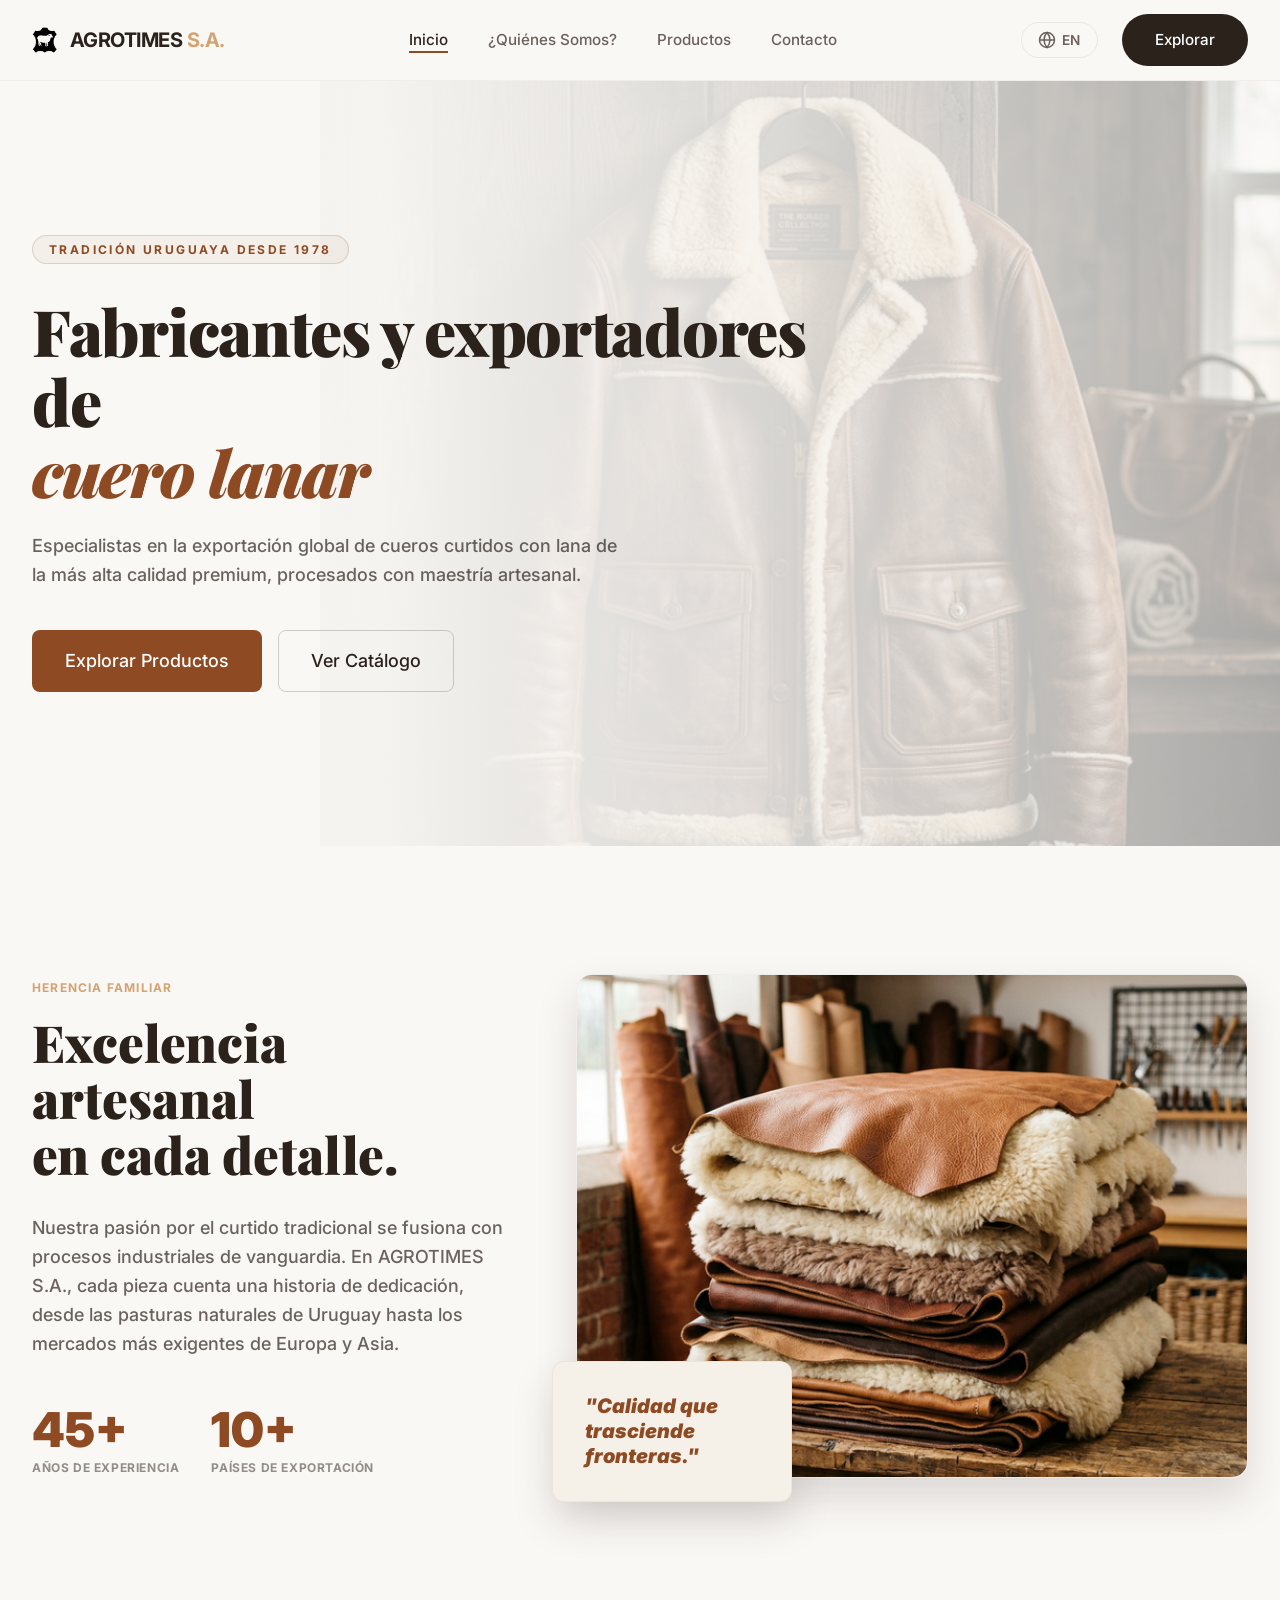
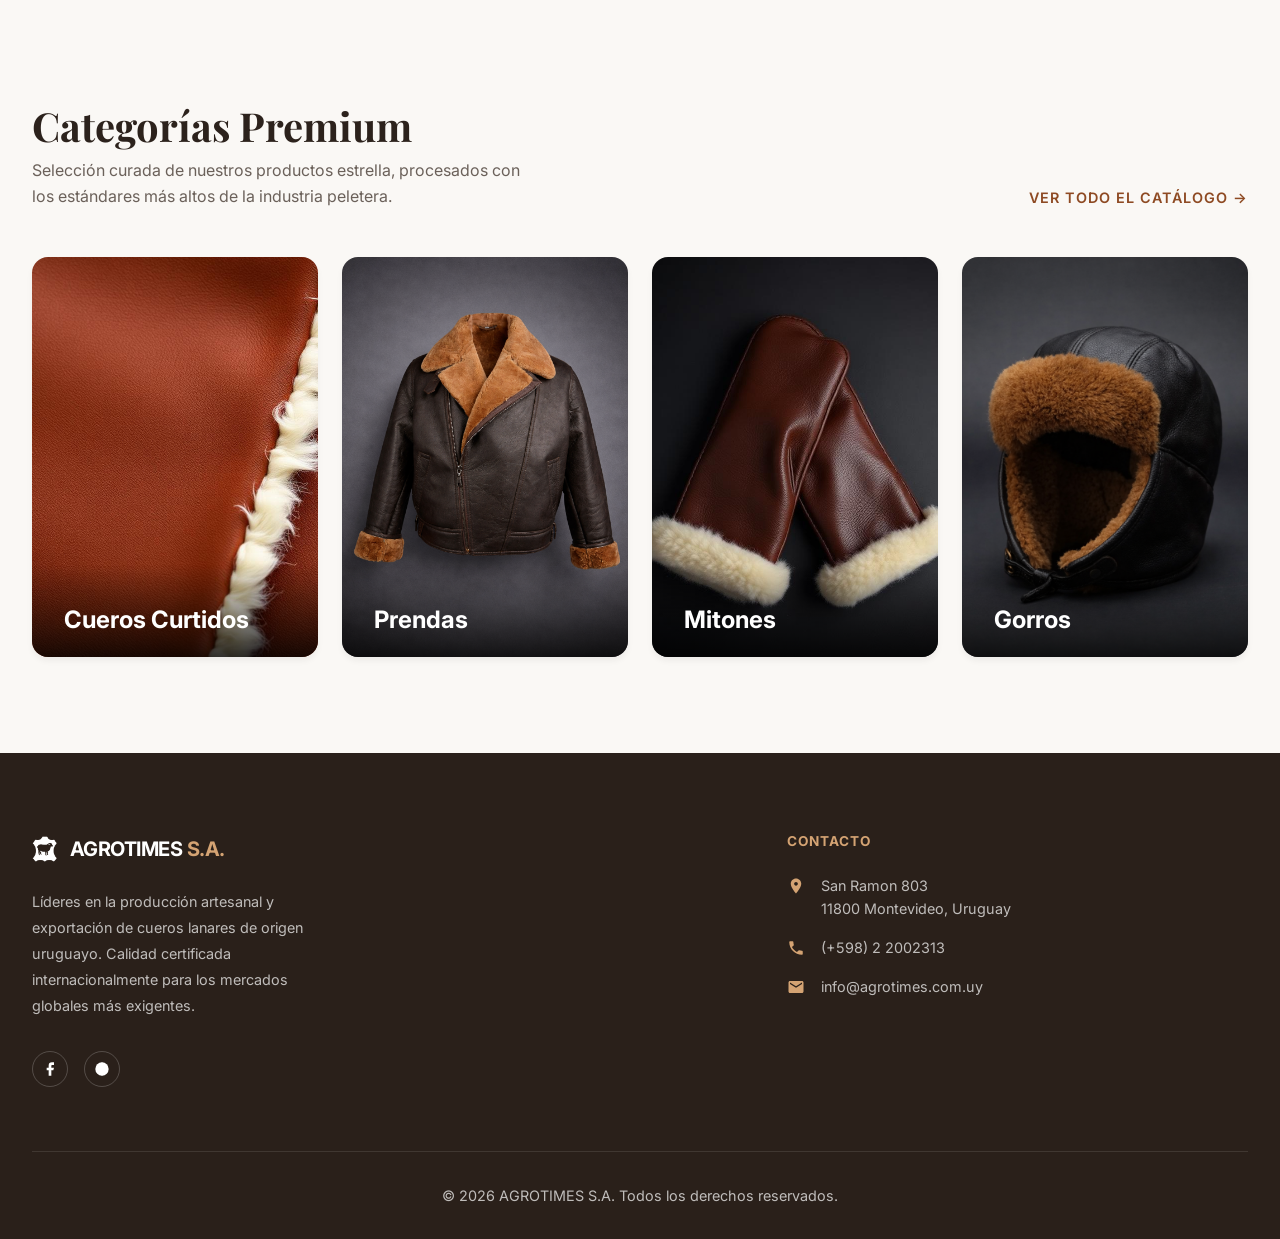
==== index.html @ 957efcea "mejoramos el responsive de la página" ====
<!DOCTYPE html>
<html lang="es">

<head>
    <meta charset="UTF-8">
    <meta name="viewport" content="width=device-width, initial-scale=1.0">
    <title>Agrotimes S.A. | Cueros y Prendas de Calidad</title>
    <link rel="stylesheet" href="css/styles.css">
</head>

<body>

    <!-- Header & Navigation -->
    <header>
        <nav class="container">
            <div class="logo-container">
                <a href="index.html" style="display: flex; align-items: center; gap: 0.8rem;">
                    <img src="assets/images/logo.png" alt="Agrotimes Icon" class="logo-img">
                    <div class="logo-text">AGROTIMES <span>S.A.</span></div>
                </a>
            </div>

            <ul class="nav-links">
                <li><a href="index.html" class="active" data-i18n="nav_inicio">Inicio</a></li>
                <li><a href="quienes-somos.html" data-i18n="nav_quienes">¿Quiénes Somos?</a></li>
                <li><a href="productos.html" data-i18n="nav_productos">Productos</a></li>
                <li><a href="contacto.html" data-i18n="nav_contacto">Contacto</a></li>
            </ul>

            <div class="nav-actions">
                <button id="lang-switch" class="lang-btn" onclick="toggleLanguage()" title="Switch to English">
                    <svg width="18" height="18" viewBox="0 0 24 24" fill="none" stroke="currentColor" stroke-width="2">
                        <circle cx="12" cy="12" r="10" />
                        <line x1="2" y1="12" x2="22" y2="12" />
                        <path
                            d="M12 2a15.3 15.3 0 0 1 4 10 15.3 15.3 0 0 1-4 10 15.3 15.3 0 0 1-4-10 15.3 15.3 0 0 1 4-10z" />
                    </svg>
                    <span>EN</span>
                </button>
                <a href="productos.html" class="btn btn-primary" data-i18n="nav_explorar">Explorar</a>
                <button id="menu-toggle" class="menu-toggle" onclick="toggleMobileMenu()" aria-label="Menu">
                    <span></span>
                    <span></span>
                    <span></span>
                </button>
            </div>
        </nav>
    </header>

    <!-- Mobile Navigation Overlay -->
    <div id="mobile-nav" class="mobile-nav">
        <div class="mobile-nav-content">
            <ul class="mobile-nav-links">
                <li><a href="index.html" class="active" data-i18n="nav_inicio">Inicio</a></li>
                <li><a href="quienes-somos.html" data-i18n="nav_quienes">¿Quiénes Somos?</a></li>
                <li><a href="productos.html" data-i18n="nav_productos">Productos</a></li>
                <li><a href="contacto.html" data-i18n="nav_contacto">Contacto</a></li>
            </ul>
            <div class="mobile-nav-actions">
                <button class="lang-btn" onclick="toggleLanguage()">
                    <svg width="18" height="18" viewBox="0 0 24 24" fill="none" stroke="currentColor" stroke-width="2">
                        <circle cx="12" cy="12" r="10" />
                        <line x1="2" y1="12" x2="22" y2="12" />
                        <path
                            d="M12 2a15.3 15.3 0 0 1 4 10 15.3 15.3 0 0 1-4 10 15.3 15.3 0 0 1-4-10 15.3 15.3 0 0 1 4-10z" />
                    </svg>
                    <span>EN</span>
                </button>
                <a href="productos.html" class="btn btn-primary" data-i18n="nav_explorar">Explorar</a>
            </div>
        </div>
    </div>

    <!-- Hero Section -->
    <section class="hero">
        <div class="hero-bg"></div>
        <div class="hero-overlay"></div>
        <div class="container" style="position: relative; height: 100%; z-index: 10;">
            <div class="hero-content">
                <div class="badge" data-i18n="hero_badge">TRADICIÓN URUGUAYA DESDE 1978</div>
                <h1 data-i18n="hero_title" data-i18n-html>Fabricantes y exportadores de<br> <span
                        style="color: var(--primary-color); font-style: italic;">cuero lanar</span></h1>
                <p data-i18n="hero_desc">Especialistas en la exportación global de cueros curtidos con lana de la más
                    alta calidad premium,
                    procesados con maestría artesanal.</p>
                <div class="hero-buttons">
                    <a href="productos.html" class="btn btn-primary-alt btn-large"
                        data-i18n="hero_btn_explorar">Explorar Productos</a>
                    <a href="cueros.html" class="btn btn-outline btn-large"
                        style="border-width: 1px; border-color: rgba(44,34,28,0.2);" data-i18n="hero_btn_catalogo">Ver
                        Catálogo</a>
                </div>
            </div>
        </div>
    </section>

    <!-- Herencia Familiar Section -->
    <section class="heritage-section">
        <div class="container heritage-grid">
            <div class="heritage-content">
                <div class="badge" data-i18n="heritage_badge">HERENCIA FAMILIAR</div>
                <h2 data-i18n="heritage_title" data-i18n-html>Excelencia artesanal <br>en cada detalle.</h2>
                <p data-i18n="heritage_desc">Nuestra pasión por el curtido tradicional se fusiona con procesos
                    industriales de vanguardia. En
                    AGROTIMES S.A., cada pieza cuenta una historia de dedicación, desde las pasturas naturales de
                    Uruguay hasta los mercados más exigentes de Europa y Asia.</p>

                <div class="heritage-stats">
                    <div class="stat-item">
                        <h3 data-i18n="heritage_stat1_val">45+</h3>
                        <p data-i18n="heritage_stat1_label">AÑOS DE EXPERIENCIA</p>
                    </div>
                    <div class="stat-item">
                        <h3 data-i18n="heritage_stat2_val">10+</h3>
                        <p data-i18n="heritage_stat2_label">PAÍSES DE EXPORTACIÓN</p>
                    </div>
                </div>
            </div>

            <div class="heritage-image" style="position: relative;">
                <div class="heritage-image-wrapper">
                    <img src="assets/images/cueros_bg.jpg   " alt="Rollos de Cuero">
                </div>
                <div class="floating-quote">
                    <p data-i18n="heritage_quote">"Calidad que trasciende fronteras."</p>
                </div>
            </div>
        </div>
    </section>

    <!-- Categorias Premium Section -->
    <section class="categories-section">
        <div class="container">
            <div class="section-header">
                <div>
                    <h2 data-i18n="cat_title">Categorías Premium</h2>
                    <p data-i18n="cat_desc">Selección curada de nuestros productos estrella, procesados con los
                        estándares más altos de la
                        industria peletera.</p>
                </div>
                <a href="productos.html" class="link-arrow" data-i18n="cat_link">Ver todo el catálogo &rarr;</a>
            </div>

            <div class="categories-grid">
                <!-- Cueros Curtidos -->
                <a href="cueros.html" class="category-card">
                    <img src="assets/images/fotosNuevas/product-cueros.jpg" alt="Cueros Curtidos">
                    <div class="category-overlay">
                        <h3 data-i18n="cat_cueros">Cueros Curtidos</h3>
                    </div>
                </a>

                <!-- Prendas -->
                <a href="productos.html?categoria=prendas" class="category-card">
                    <img src="assets/images/fotos reales/Manuel.png" alt="Prendas">
                    <div class="category-overlay">
                        <h3 data-i18n="cat_prendas">Prendas</h3>
                    </div>
                </a>

                <!-- Mitones -->
                <a href="productos.html?categoria=mitones" class="category-card">
                    <img src="assets/images/fotosNuevas/product-mitones.jpg" alt="Mitones">
                    <div class="category-overlay">
                        <h3 data-i18n="cat_mitones">Mitones</h3>
                    </div>
                </a>

                <!-- Gorros -->
                <a href="productos.html?categoria=gorros" class="category-card">
                    <img src="assets/images/fotos reales/aviador.png" alt="Gorros">
                    <div class="category-overlay">
                        <h3 data-i18n="cat_gorros">Gorros</h3>
                    </div>
                </a>
            </div>
        </div>
    </section>

    <!-- Footer -->
    <footer>
        <div class="container">
            <div class="footer-top">
                <!-- Brand Column -->
                <div class="footer-column">
                    <div class="logo-container footer-logo">
                        <img src="assets/images/logo.png" alt="Agrotimes Icon" class="logo-img">
                        <div class="logo-text">AGROTIMES <span>S.A.</span></div>
                    </div>
                    <p class="footer-desc" data-i18n="footer_desc">Líderes en la producción artesanal y exportación de
                        cueros lanares de origen
                        uruguayo. Calidad certificada internacionalmente para los mercados globales más exigentes.</p>
                    <div class="footer-social-links">
                        <a href="#" class="footer-social-link"><svg width="16" height="16" viewBox="0 0 24 24"
                                fill="currentColor">
                                <path d="M18 2h-3a5 5 0 00-5 5v3H7v4h3v8h4v-8h3l1-4h-4V7a1 1 0 011-1h3z"></path>
                            </svg></a>
                        <a href="#" class="footer-social-link"><svg width="16" height="16" viewBox="0 0 24 24"
                                fill="currentColor">
                                <circle cx="12" cy="12" r="10"></circle>
                                <line x1="2" y1="12" x2="22" y2="12"></line>
                                <path
                                    d="M12 2a15.3 15.3 0 0 1 4 10 15.3 15.3 0 0 1-4 10 15.3 15.3 0 0 1-4-10 15.3 15.3 0 0 1 4-10z">
                                </path>
                            </svg></a>
                    </div>
                </div>

                <!-- Contact Column -->
                <div class="footer-column">
                    <h4 data-i18n="footer_contacto">CONTACTO</h4>
                    <div class="contact-item">
                        <svg viewBox="0 0 24 24">
                            <path
                                d="M12 2C8.13 2 5 5.13 5 9c0 5.25 7 13 7 13s7-7.75 7-13c0-3.87-3.13-7-7-7zm0 9.5c-1.38 0-2.5-1.12-2.5-2.5s1.12-2.5 2.5-2.5 2.5 1.12 2.5 2.5-1.12 2.5-2.5 2.5z" />
                        </svg>
                        <a href="https://www.google.com/maps?cid=11407827468349068774" target="_blank"
                            style="color: inherit; text-decoration: none;">San Ramon 803<br>11800 Montevideo,
                            Uruguay</a>
                    </div>
                    <div class="contact-item">
                        <svg viewBox="0 0 24 24">
                            <path
                                d="M6.62 10.79c1.44 2.83 3.76 5.14 6.59 6.59l2.2-2.2c.27-.27.67-.36 1.02-.24 1.12.37 2.33.57 3.57.57.55 0 1 .45 1 1V20c0 .55-.45 1-1 1-9.39 0-17-7.61-17-17 0-.55.45-1 1-1h3.5c.55 0 1 .45 1 1 0 1.25.2 2.45.57 3.57.11.35.03.74-.25 1.02l-2.2 2.2z" />
                        </svg>
                        <a href="tel:+59822002313" style="color: inherit; text-decoration: none;">(+598) 2 2002313</a>
                    </div>
                    <div class="contact-item">
                        <svg viewBox="0 0 24 24">
                            <path
                                d="M20 4H4c-1.1 0-1.99.9-1.99 2L2 18c0 1.1.9 2 2 2h16c1.1 0 2-.9 2-2V6c0-1.1-.9-2-2-2zm0 4l-8 5-8-5V6l8 5 8-5v2z" />
                        </svg>
                        <a href="mailto:info@agrotimes.com.uy"
                            style="color: inherit; text-decoration: none;">info@agrotimes.com.uy</a>
                    </div>
                </div>
            </div>

            <div class="footer-bottom">
                <div data-i18n="footer_copyright">&copy; 2026 AGROTIMES S.A. Todos los derechos reservados.</div>
            </div>
        </div>
    </footer>
    <script src="js/main.js"></script>
    <script src="js/i18n.js"></script>
</body>

</html>
---- css/styles.css ----
@import url('https://fonts.googleapis.com/css2?family=Inter:wght@300;400;500;600&family=Playfair+Display:wght@400;600;700&display=swap');

:root {
    /* Color Palette */
    --bg-color: #FAF8F5;
    --text-color: #2C221C;
    --primary-color: #8E4A23;
    /* Bordeaux / Cognac */
    --secondary-color: #D4A373;
    /* Gold */
    --footer-bg: #2A201A;
    --white: #FFFFFF;
    --gray-light: #EBE6E0;
    --gray-text: #6B615A;

    /* Typography */
    --font-heading: 'Playfair Display', serif;
    --font-body: 'Inter', sans-serif;

    /* Transitions & Shadows */
    --transition: all 0.3s cubic-bezier(0.25, 0.8, 0.25, 1);
    --shadow-sm: 0 4px 6px rgba(0, 0, 0, 0.05);
    --shadow-md: 0 10px 30px rgba(0, 0, 0, 0.08);
    --shadow-lg: 0 20px 40px rgba(44, 34, 28, 0.15);
}

/* Base Reset */
* {
    margin: 0;
    padding: 0;
    box-sizing: border-box;
}

body {
    font-family: var(--font-body);
    background-color: var(--bg-color);
    color: var(--text-color);
    line-height: 1.6;
    overflow-x: hidden;
}

h1,
h2,
h3,
h4,
h5,
h6 {
    font-family: var(--font-heading);
    font-weight: 700;
    line-height: 1.2;
    color: var(--text-color);
}

a {
    text-decoration: none;
    color: inherit;
    transition: var(--transition);
}

ul {
    list-style: none;
}

img {
    max-width: 100%;
    display: block;
}

/* Utilities */
.container {
    width: 100%;
    max-width: 1280px;
    margin: 0 auto;
    padding: 0 2rem;
}

.btn {
    display: inline-flex;
    align-items: center;
    justify-content: center;
    padding: 0.8rem 2rem;
    border-radius: 50px;
    font-weight: 500;
    font-size: 0.95rem;
    cursor: pointer;
    transition: var(--transition);
    border: 1px solid transparent;
}

.btn-primary {
    background-color: var(--text-color);
    color: var(--white);
}

.btn-primary:hover {
    background-color: var(--primary-color);
    transform: translateY(-2px);
    box-shadow: var(--shadow-md);
}

.btn-outline {
    background-color: transparent;
    border-color: var(--text-color);
    color: var(--text-color);
}

.btn-outline:hover {
    background-color: var(--text-color);
    color: var(--white);
}

.btn-primary-alt {
    background-color: var(--primary-color);
    color: var(--white);
}

.btn-primary-alt:hover {
    background-color: #7A3D1A;
    transform: translateY(-2px);
    box-shadow: var(--shadow-md);
}

/* Navbar */
body>header {
    position: sticky;
    top: 0;
    left: 0;
    width: 100%;
    z-index: 1000;
    background: rgba(250, 248, 245, 0.9);
    backdrop-filter: blur(10px);
    border-bottom: 1px solid rgba(44, 34, 28, 0.05);
    transition: var(--transition);
}

nav.container {
    display: flex;
    justify-content: space-between;
    align-items: center;
    height: 80px;
}

.logo-container {
    display: flex;
    align-items: center;
    gap: 0.8rem;
    font-family: var(--font-body);
    font-weight: 700;
    font-size: 1.25rem;
    letter-spacing: -0.5px;
}

.logo-icon {
    width: 40px;
    height: 40px;
    background-color: var(--primary-color);
    border-radius: 8px;
    display: flex;
    align-items: center;
    justify-content: center;
    color: var(--white);
}

.logo-icon svg {
    width: 20px;
    height: 20px;
    fill: currentColor;
}

/* Custom Image Logo using Wrapper and Filters */
.logo-img {
    height: 32px;
    /* Fixed height for consistency */
    width: auto;
    object-fit: contain;
    /* Use filters to make the shape absolutely black */
    filter: brightness(0) saturate(100%);
    display: block;
}

.footer-logo .logo-img {
    /* Invert to white for the dark footer */
    filter: brightness(0) saturate(100%) invert(1);
}

.logo-text span {
    color: var(--secondary-color);
}

.nav-links {
    display: flex;
    gap: 2.5rem;
}

.nav-links a {
    font-size: 0.95rem;
    font-weight: 500;
    color: var(--gray-text);
    position: relative;
}

/* Hamburger Menu Toggle */
.menu-toggle {
    display: none;
    flex-direction: column;
    justify-content: space-between;
    width: 24px;
    height: 18px;
    background: transparent;
    border: none;
    cursor: pointer;
    z-index: 1001;
    padding: 0;
}

.menu-toggle span {
    width: 100%;
    height: 2px;
    background-color: var(--text-color);
    border-radius: 4px;
    transition: var(--transition);
}

.menu-toggle.active span:nth-child(1) {
    transform: translateY(8px) rotate(45deg);
}

.menu-toggle.active span:nth-child(2) {
    opacity: 0;
}

.menu-toggle.active span:nth-child(3) {
    transform: translateY(-8px) rotate(-45deg);
}

/* Mobile Nav Overlay */
.mobile-nav {
    position: fixed;
    top: 0;
    right: -100%;
    width: 100%;
    height: 100vh;
    background: var(--bg-color);
    z-index: 1000;
    transition: 0.4s cubic-bezier(0.77, 0, 0.175, 1);
    display: flex;
    align-items: center;
    justify-content: center;
    padding: 2rem;
}

.mobile-nav.active {
    right: 0;
}

.mobile-nav-links {
    display: flex;
    flex-direction: column;
    gap: 2rem;
    text-align: center;
}

.mobile-nav-links a {
    font-family: var(--font-heading);
    font-size: 2.25rem;
    font-weight: 600;
    color: var(--text-color);
}

.mobile-nav-links a.active {
    color: var(--primary-color);
}

.mobile-nav-content {
    display: flex;
    flex-direction: column;
    align-items: center;
    gap: 4rem;
}

.mobile-nav-actions {
    display: flex;
    flex-direction: column;
    align-items: center;
    gap: 1.5rem;
    width: 100%;
}

.mobile-nav-actions .lang-btn {
    display: flex !important;
    /* Force visibility in mobile menu */
    background: var(--white);
    border: 1px solid var(--gray-light);
    padding: 0.8rem 1.5rem;
    border-radius: 50px;
    font-size: 1rem;
}

.mobile-nav-actions .btn-primary {
    display: flex !important;
    /* Force visibility in mobile menu */
    width: 100%;
    max-width: 250px;
}

.nav-links a:hover,
.nav-links a.active {
    color: var(--text-color);
}

.nav-links a::after {
    content: '';
    position: absolute;
    bottom: -4px;
    left: 0;
    width: 0;
    height: 2px;
    background-color: var(--primary-color);
    transition: var(--transition);
}

.nav-links a:hover::after,
.nav-links a.active::after {
    width: 100%;
}

.nav-actions {
    display: flex;
    align-items: center;
    gap: 1.5rem;
}

/* Hero Section */
.hero {
    position: relative;
    min-height: 85vh;
    width: 100%;
    overflow: hidden;
    background-color: var(--bg-color);
    display: flex;
    align-items: center;
}

.hero-bg {
    position: absolute;
    top: 0;
    bottom: 0;
    left: 25%;
    width: 75%;
    opacity: 0.4;
    background: url('../assets/images/hero_bg.jpg') center/cover no-repeat;
}

.hero-overlay {
    position: absolute;
    inset: 0;
    background: linear-gradient(to right, rgba(250, 248, 245, 0.95) 30%, rgba(250, 248, 245, 0.2) 100%);
}

.hero-content {
    position: relative;
    max-width: 800px;
    z-index: 10;
    animation: fadeInUp 1s ease forwards;
}

.badge {
    display: inline-block;
    padding: 0.25rem 1rem;
    border-radius: 50px;
    border: 1px solid rgba(142, 74, 35, 0.2);
    color: var(--primary-color);
    font-size: 0.75rem;
    font-weight: 700;
    letter-spacing: 0.2em;
    text-transform: uppercase;
    margin-bottom: 2rem;
    background: rgba(142, 74, 35, 0.05);
}

.hero h1 {
    font-size: clamp(3rem, 5vw, 4.5rem);
    margin-bottom: 1.5rem;
    letter-spacing: -0.02em;
    line-height: 1.1;
    font-weight: 900;
}

.hero h1 span {
    color: var(--primary-color);
    font-style: italic;
}

.hero p {
    font-size: 1.125rem;
    color: rgba(44, 34, 28, 0.7);
    margin-bottom: 2.5rem;
    max-width: 600px;
    font-weight: 500;
    line-height: 1.625;
}

.hero-buttons {
    display: flex;
    flex-wrap: wrap;
    gap: 1rem;
}

.btn-large {
    padding: 1rem 2rem;
    font-size: 1.125rem;
    border-radius: 0.5rem;
}

/* Herencia Familiar Section */
.heritage-section {
    padding: 8rem 0;
    background-color: var(--bg-color);
}

.heritage-grid {
    display: grid;
    grid-template-columns: 5fr 7fr;
    gap: 4rem;
    align-items: center;
}

.heritage-content .badge {
    border: none;
    padding: 0;
    background: none;
    margin-bottom: 1rem;
    color: var(--secondary-color);
    letter-spacing: 0.1em;
}

.heritage-content h2 {
    font-size: clamp(2.5rem, 4vw, 3.5rem);
    margin-bottom: 2rem;
    line-height: 1.1;
    font-weight: 900;
}

.heritage-content p {
    color: rgba(44, 34, 28, 0.7);
    font-size: 1.125rem;
    margin-bottom: 2rem;
    font-weight: 500;
}

.heritage-stats {
    display: flex;
    gap: 2rem;
    padding-top: 1rem;
}

.stat-item h3 {
    font-size: 3rem;
    color: var(--primary-color);
    font-family: var(--font-body);
    font-weight: 900;
    line-height: 1;
    margin-bottom: 0.25rem;
}

.stat-item p {
    font-size: 0.75rem;
    text-transform: uppercase;
    letter-spacing: 0.05em;
    color: rgba(44, 34, 28, 0.5);
    font-weight: 700;
    margin: 0;
}

.heritage-image {
    position: relative;
}

.heritage-image-wrapper {
    position: relative;
    border-radius: 1rem;
    overflow: hidden;
    box-shadow: var(--shadow-lg);
    aspect-ratio: 4/3;
    border: 1px solid rgba(44, 34, 28, 0.05);
}

.heritage-image-wrapper img {
    width: 100%;
    height: 100%;
    object-fit: cover;
    transition: transform 0.5s ease;
}

.floating-quote {
    position: absolute;
    bottom: -1.5rem;
    left: -1.5rem;
    background: #f5f0e8;
    border: 1px solid rgba(44, 34, 28, 0.05);
    padding: 2rem;
    border-radius: 0.75rem;
    box-shadow: var(--shadow-lg);
    max-width: 240px;
    z-index: 10;
}

.floating-quote p {
    font-family: var(--font-body);
    font-size: 1.25rem;
    font-style: italic;
    color: var(--primary-color);
    font-weight: 900;
    line-height: 1.25;
}

/* Categorias Premium */
.categories-section {
    padding: 6rem 0;
}

.section-header {
    display: flex;
    justify-content: space-between;
    align-items: flex-end;
    margin-bottom: 3rem;
}

.section-header h2 {
    font-size: 2.5rem;
    margin-bottom: 0.5rem;
}

.section-header p {
    color: var(--gray-text);
    max-width: 500px;
}

.link-arrow {
    font-weight: 600;
    color: var(--primary-color);
    font-size: 0.9rem;
    position: relative;
    display: inline-flex;
    align-items: center;
    gap: 0.5rem;
    text-transform: uppercase;
    letter-spacing: 1px;
}

.link-arrow:hover {
    color: var(--text-color);
    gap: 0.8rem;
}

.categories-grid {
    display: grid;
    grid-template-columns: repeat(4, 1fr);
    gap: 1.5rem;
}

.category-card {
    position: relative;
    border-radius: 16px;
    overflow: hidden;
    height: 400px;
    cursor: pointer;
    box-shadow: var(--shadow-sm);
}

.category-card img {
    width: 100%;
    height: 100%;
    object-fit: cover;
    transition: transform 0.6s cubic-bezier(0.25, 0.8, 0.25, 1);
}

.category-overlay {
    position: absolute;
    bottom: 0;
    left: 0;
    width: 100%;
    padding: 2rem;
    background: linear-gradient(to top, rgba(0, 0, 0, 0.8), transparent);
    color: var(--white);
    transition: var(--transition);
}

.category-card h3 {
    color: var(--white);
    font-size: 1.5rem;
    font-family: var(--font-body);
    transform: translateY(10px);
    transition: var(--transition);
}

.category-card:hover img {
    transform: scale(1.08);
}

.category-card:hover .category-overlay {
    padding-bottom: 2.5rem;
}

.category-card:hover h3 {
    transform: translateY(0);
}

/* Products Page specific */
.page-header {
    padding: 4rem 0;
    text-align: center;
}

.page-header h1 {
    font-size: 3.5rem;
    margin-bottom: 1rem;
}

.filters-wrapper {
    display: flex;
    justify-content: center;
    gap: 1rem;
    margin-bottom: 4rem;
}

.filter-btn {
    padding: 0.6rem 1.5rem;
    border-radius: 50px;
    border: 1px solid var(--gray-light);
    background: transparent;
    color: var(--gray-text);
    font-family: var(--font-body);
    font-size: 0.9rem;
    cursor: pointer;
    transition: var(--transition);
}

.filter-btn:hover,
.filter-btn.active {
    border-color: var(--primary-color);
    color: var(--primary-color);
}

.products-grid-catalog {
    display: grid;
    grid-template-columns: repeat(3, 1fr);
    gap: 2.5rem;
    margin-bottom: 6rem;
}

.product-item {
    position: relative;
    background: var(--white);
    border-radius: 12px;
    padding: 1rem;
    transition: var(--transition);
    border: 1px solid var(--gray-light);
}

.product-item:hover {
    box-shadow: var(--shadow-md);
    transform: translateY(-5px);
}

.product-image {
    width: 100%;
    aspect-ratio: 4/5;
    background: #F4F4F4;
    border-radius: 8px;
    overflow: hidden;
    position: relative;
    margin-bottom: 1.5rem;
}

.product-image img {
    width: 100%;
    height: 100%;
    object-fit: cover;
    mix-blend-mode: multiply;
}

.like-btn {
    position: absolute;
    top: 1rem;
    right: 1rem;
    background: transparent;
    border: none;
    color: var(--gray-text);
    cursor: pointer;
    opacity: 0.6;
    transition: var(--transition);
}

.like-btn:hover {
    opacity: 1;
    color: var(--primary-color);
}

.product-info h3 {
    font-size: 1.1rem;
    font-family: var(--font-body);
    font-weight: 600;
    margin-bottom: 0.5rem;
}

.product-price {
    font-weight: 500;
    color: var(--primary-color);
}

/* Footer Section */
footer {
    background-color: var(--footer-bg);
    color: rgba(255, 255, 255, 0.7);
    padding: 5rem 0 2rem;
    font-size: 0.9rem;
}

.footer-top {
    display: grid;
    grid-template-columns: 1.5fr 1fr;
    gap: 4rem;
    margin-bottom: 4rem;
}

/* Language Switcher Button */
.lang-btn {
    display: inline-flex;
    align-items: center;
    gap: 0.4rem;
    padding: 0.5rem 1rem;
    border-radius: 50px;
    border: 1px solid var(--gray-light);
    background: transparent;
    color: var(--gray-text);
    font-family: var(--font-body);
    font-size: 0.85rem;
    font-weight: 600;
    cursor: pointer;
    transition: var(--transition);
    letter-spacing: 0.5px;
}

.lang-btn:hover {
    border-color: var(--primary-color);
    color: var(--primary-color);
    background: rgba(142, 74, 35, 0.05);
}

.lang-btn svg {
    flex-shrink: 0;
}

.footer-logo {
    margin-bottom: 1.5rem;
    color: var(--white);
}

.footer-desc {
    margin-bottom: 2rem;
    max-width: 300px;
    line-height: 1.8;
}

.footer-social-links {
    display: flex;
    gap: 1rem;
}

.footer-social-link {
    width: 36px;
    height: 36px;
    border-radius: 50%;
    border: 1px solid rgba(255, 255, 255, 0.2);
    display: flex;
    align-items: center;
    justify-content: center;
    color: var(--white);
}

.footer-social-link:hover {
    background-color: var(--primary-color);
    border-color: var(--primary-color);
    color: var(--white);
}

.footer-column h4 {
    color: var(--secondary-color);
    font-family: var(--font-body);
    font-size: 0.85rem;
    text-transform: uppercase;
    letter-spacing: 1px;
    margin-bottom: 1.5rem;
}

.footer-links li {
    margin-bottom: 0.8rem;
}

.footer-links a {
    color: rgba(255, 255, 255, 0.7);
}

.footer-links a:hover {
    color: var(--secondary-color);
    padding-left: 5px;
}

.contact-item {
    display: flex;
    gap: 1rem;
    margin-bottom: 1rem;
    align-items: flex-start;
}

.contact-item svg {
    width: 18px;
    height: 18px;
    fill: var(--secondary-color);
    margin-top: 3px;
    flex-shrink: 0;
}

.newsletter-form {
    display: flex;
    margin-top: 1.5rem;
}

.newsletter-form input {
    background: rgba(255, 255, 255, 0.05);
    border: 1px solid rgba(255, 255, 255, 0.1);
    padding: 0.8rem 1rem;
    color: var(--white);
    flex: 1;
    border-radius: 4px 0 0 4px;
    outline: none;
    font-family: var(--font-body);
}

.newsletter-btn {
    background: var(--primary-color);
    border: none;
    color: var(--white);
    padding: 0 1.2rem;
    border-radius: 0 4px 4px 0;
    cursor: pointer;
    transition: var(--transition);
}

.newsletter-btn:hover {
    background: #7A3D1A;
}

.footer-bottom {
    padding-top: 2rem;
    border-top: 1px solid rgba(255, 255, 255, 0.1);
    display: flex;
    justify-content: center;
    align-items: center;
}

.footer-legal-links {
    display: flex;
    gap: 1.5rem;
}

.footer-legal-links a:hover {
    color: var(--white);
}

/* Animations */
@keyframes fadeInUp {
    from {
        opacity: 0;
        transform: translateY(30px);
    }

    to {
        opacity: 1;
        transform: translateY(0);
    }
}

/* Responsive */
@media (max-width: 1024px) {
    .categories-grid {
        grid-template-columns: repeat(2, 1fr);
    }

    .heritage-grid {
        grid-template-columns: 1fr;
    }

    .heritage-image-wrapper img {
        height: 400px;
    }

    .floating-quote {
        bottom: 20px;
        left: 20px;
    }
}

@media (max-width: 768px) {
    .hero h1 {
        font-size: 3rem;
    }

    nav.container {
        height: 70px;
    }

    .logo-container {
        font-size: 1.1rem;
        gap: 0.6rem;
    }

    .logo-img {
        height: 28px;
    }

    .footer-top {
        grid-template-columns: 1fr;
    }

    .nav-links {
        display: none;
    }

    /* Hide desktop nav actions that will go into mobile menu */
    .nav-actions .btn-primary,
    .nav-actions .lang-btn {
        display: none;
    }

    .menu-toggle {
        display: flex;
    }

    .products-grid-catalog {
        grid-template-columns: repeat(2, 1fr);
        gap: 1.5rem;
    }

    /* Product Filters Mobile Scroll */
    .filters-wrapper {
        justify-content: flex-start;
        overflow-x: auto;
        white-space: nowrap;
        padding: 0 1rem 1rem;
        margin: 0 -1rem 3rem;
        -webkit-overflow-scrolling: touch;
        scrollbar-width: none;
        /* Firefox */
    }

    .filters-wrapper::-webkit-scrollbar {
        display: none;
        /* Safari and Chrome */
    }

    .filter-btn {
        flex-shrink: 0;
    }
}

@media (max-width: 480px) {
    .hero h1 {
        font-size: 2.2rem;
    }

    .logo-container {
        font-size: 1rem;
    }

    .logo-img {
        height: 24px;
    }

    .products-grid-catalog {
        grid-template-columns: 1fr;
    }

    .categories-grid {
        grid-template-columns: 1fr;
    }

    .page-header h1 {
        font-size: 2.5rem;
    }
}
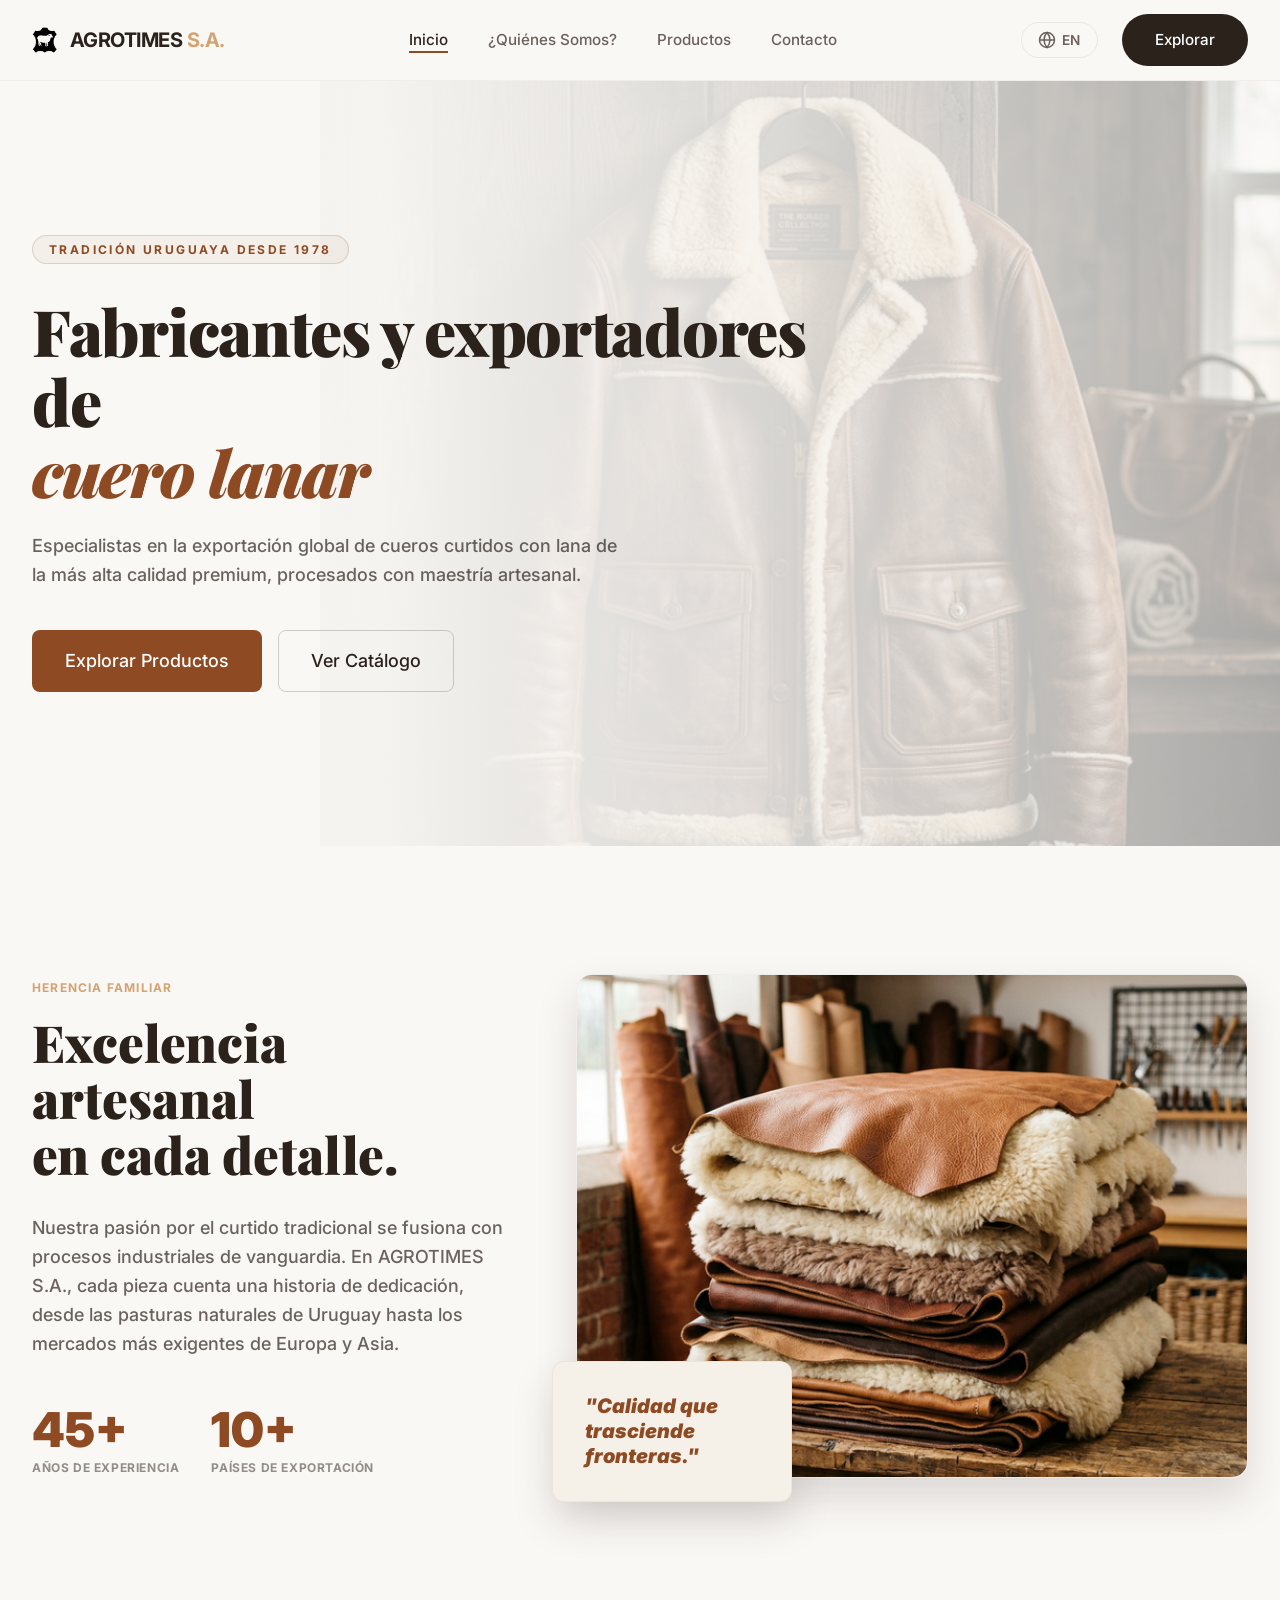
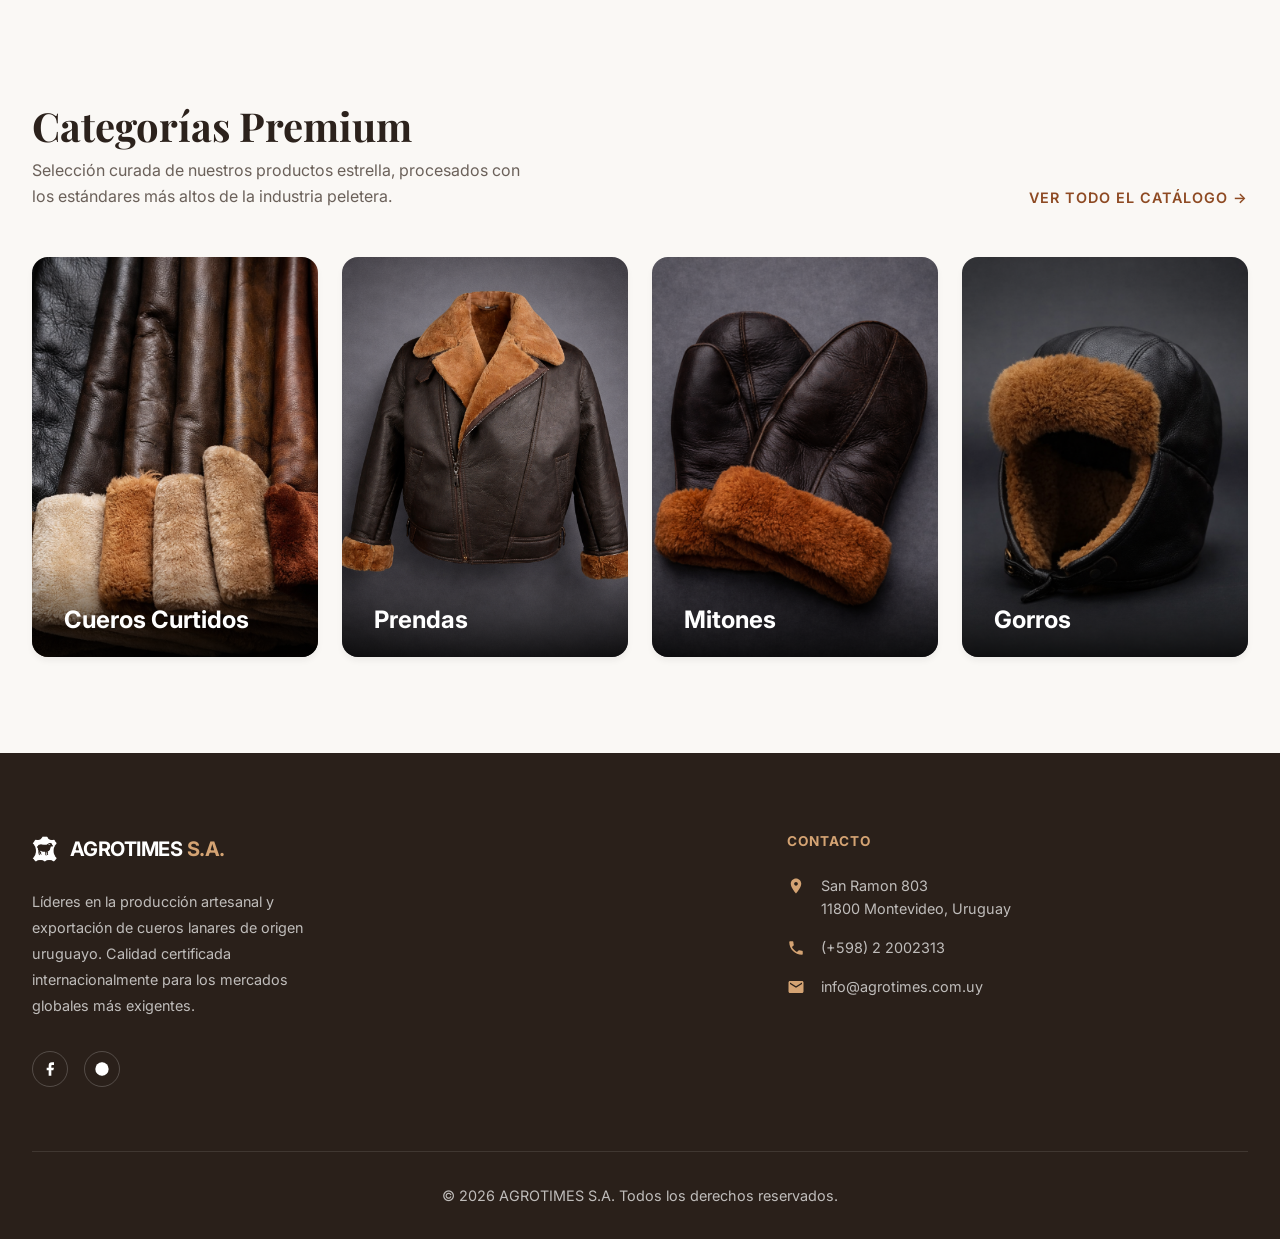
==== commit 4cfa16ad: "agregamos modal de info de cada producto" ====
--- a/index.html
+++ b/index.html
@@ -4,6 +4,8 @@
 <head>
     <meta charset="UTF-8">
     <meta name="viewport" content="width=device-width, initial-scale=1.0">
+    <link rel="icon" href="assets/images/logo.png" type="image/png" media="(prefers-color-scheme: light)">
+    <link rel="icon" href="assets/images/logo_light_icon.png" type="image/png" media="(prefers-color-scheme: dark)">
     <title>Agrotimes S.A. | Cueros y Prendas de Calidad</title>
     <link rel="stylesheet" href="css/styles.css">
 </head>
@@ -144,7 +146,7 @@
             <div class="categories-grid">
                 <!-- Cueros Curtidos -->
                 <a href="cueros.html" class="category-card">
-                    <img src="assets/images/fotosNuevas/product-cueros.jpg" alt="Cueros Curtidos">
+                    <img src="assets/images/cuerosCurtidos.png" alt="Cueros Curtidos">
                     <div class="category-overlay">
                         <h3 data-i18n="cat_cueros">Cueros Curtidos</h3>
                     </div>
@@ -152,7 +154,7 @@
 
                 <!-- Prendas -->
                 <a href="productos.html?categoria=prendas" class="category-card">
-                    <img src="assets/images/fotos reales/Manuel.png" alt="Prendas">
+                    <img src="assets/images/prendaMenu.png" alt="Prendas">
                     <div class="category-overlay">
                         <h3 data-i18n="cat_prendas">Prendas</h3>
                     </div>
@@ -160,7 +162,7 @@
 
                 <!-- Mitones -->
                 <a href="productos.html?categoria=mitones" class="category-card">
-                    <img src="assets/images/fotosNuevas/product-mitones.jpg" alt="Mitones">
+                    <img src="assets/images/mitonesMenu.png" alt="Mitones">
                     <div class="category-overlay">
                         <h3 data-i18n="cat_mitones">Mitones</h3>
                     </div>
--- a/css/styles.css
+++ b/css/styles.css
@@ -656,11 +656,13 @@
     padding: 1rem;
     transition: var(--transition);
     border: 1px solid var(--gray-light);
+    cursor: pointer;
 }
 
 .product-item:hover {
     box-shadow: var(--shadow-md);
     transform: translateY(-5px);
+    border-color: var(--secondary-color);
 }
 
 .product-image {
@@ -989,4 +991,192 @@
     .page-header h1 {
         font-size: 2.5rem;
     }
+}
+
+/* Product Modal Styles */
+.modal-overlay {
+    position: fixed;
+    top: 0;
+    left: 0;
+    width: 100%;
+    height: 100%;
+    background: rgba(44, 34, 28, 0.4);
+    backdrop-filter: blur(8px);
+    display: none;
+    align-items: center;
+    justify-content: center;
+    z-index: 2000;
+    padding: 2rem;
+    opacity: 0;
+    transition: opacity 0.3s ease;
+}
+
+.modal-overlay.active {
+    display: flex;
+    opacity: 1;
+}
+
+.modal-container {
+    background: var(--bg-color);
+    width: 100%;
+    max-width: 1000px;
+    max-height: 90vh;
+    border-radius: 20px;
+    display: flex;
+    overflow: hidden;
+    position: relative;
+    box-shadow: var(--shadow-lg);
+    border: 1px solid rgba(44, 34, 28, 0.05);
+    transform: translateY(20px);
+    transition: transform 0.4s cubic-bezier(0.25, 0.8, 0.25, 1);
+}
+
+.modal-overlay.active .modal-container {
+    transform: translateY(0);
+}
+
+.modal-close {
+    position: absolute;
+    top: 1.5rem;
+    right: 1.5rem;
+    background: var(--white);
+    border: 1px solid var(--gray-light);
+    width: 40px;
+    height: 40px;
+    border-radius: 50%;
+    display: flex;
+    align-items: center;
+    justify-content: center;
+    cursor: pointer;
+    z-index: 10;
+    transition: var(--transition);
+}
+
+.modal-close:hover {
+    background: var(--primary-color);
+    color: var(--white);
+    border-color: var(--primary-color);
+}
+
+.modal-gallery {
+    flex: 1;
+    background: #F4F4F4;
+    display: flex;
+    flex-direction: column;
+    padding: 2rem;
+    gap: 1.5rem;
+}
+
+.modal-main-image {
+    width: 100%;
+    aspect-ratio: 1/1;
+    border-radius: 12px;
+    overflow: hidden;
+    background: var(--white);
+}
+
+.modal-main-image img {
+    width: 100%;
+    height: 100%;
+    object-fit: cover;
+}
+
+.modal-thumbnails {
+    display: flex;
+    gap: 1rem;
+    justify-content: center;
+}
+
+.thumb-item {
+    width: 80px;
+    height: 80px;
+    border-radius: 8px;
+    overflow: hidden;
+    cursor: pointer;
+    border: 2px solid transparent;
+    transition: var(--transition);
+    background: var(--white);
+}
+
+.thumb-item.active {
+    border-color: var(--primary-color);
+}
+
+.thumb-item img {
+    width: 100%;
+    height: 100%;
+    object-fit: cover;
+}
+
+.modal-details {
+    flex: 1;
+    padding: 4rem 3rem;
+    display: flex;
+    flex-direction: column;
+    overflow-y: auto;
+}
+
+.modal-category {
+    font-size: 0.8rem;
+    text-transform: uppercase;
+    letter-spacing: 0.1em;
+    color: var(--primary-color);
+    font-weight: 700;
+    margin-bottom: 0.5rem;
+}
+
+.modal-title {
+    font-size: 2.5rem;
+    margin-bottom: 1.5rem;
+    line-height: 1.1;
+}
+
+.modal-desc-title {
+    font-size: 1rem;
+    margin-bottom: 0.5rem;
+    position: relative;
+    padding-bottom: 0.5rem;
+}
+
+.modal-desc-title::after {
+    content: '';
+    position: absolute;
+    bottom: 0;
+    left: 0;
+    width: 30px;
+    height: 2px;
+    background: var(--primary-color);
+}
+
+.modal-description {
+    color: var(--gray-text);
+    margin-bottom: 2.5rem;
+    font-size: 1.05rem;
+    line-height: 1.7;
+}
+
+.modal-actions {
+    margin-top: auto;
+    display: flex;
+    gap: 1rem;
+}
+
+/* Mobile Adjustments for Modal */
+@media (max-width: 768px) {
+    .modal-container {
+        flex-direction: column;
+        max-height: 95vh;
+    }
+
+    .modal-details {
+        padding: 2rem;
+    }
+
+    .modal-title {
+        font-size: 1.75rem;
+    }
+
+    .modal-overlay {
+        padding: 1rem;
+    }
 }
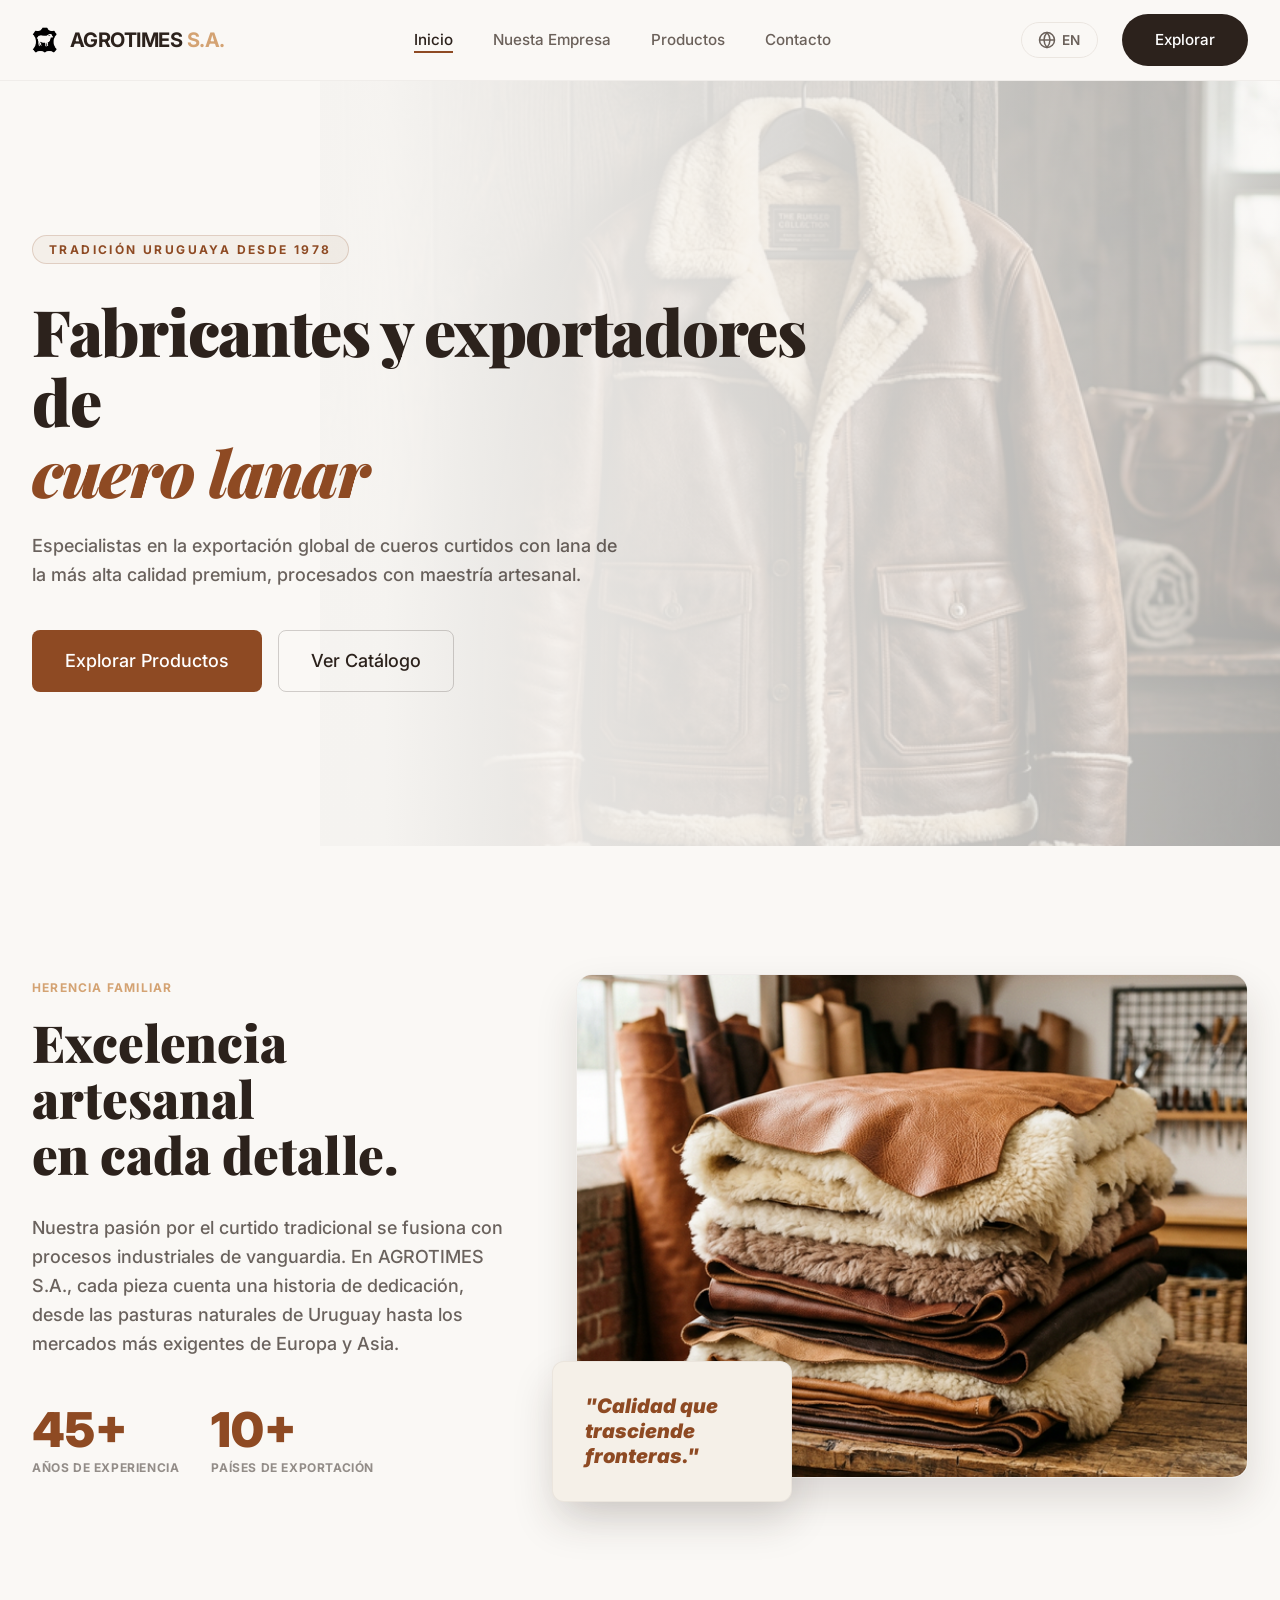
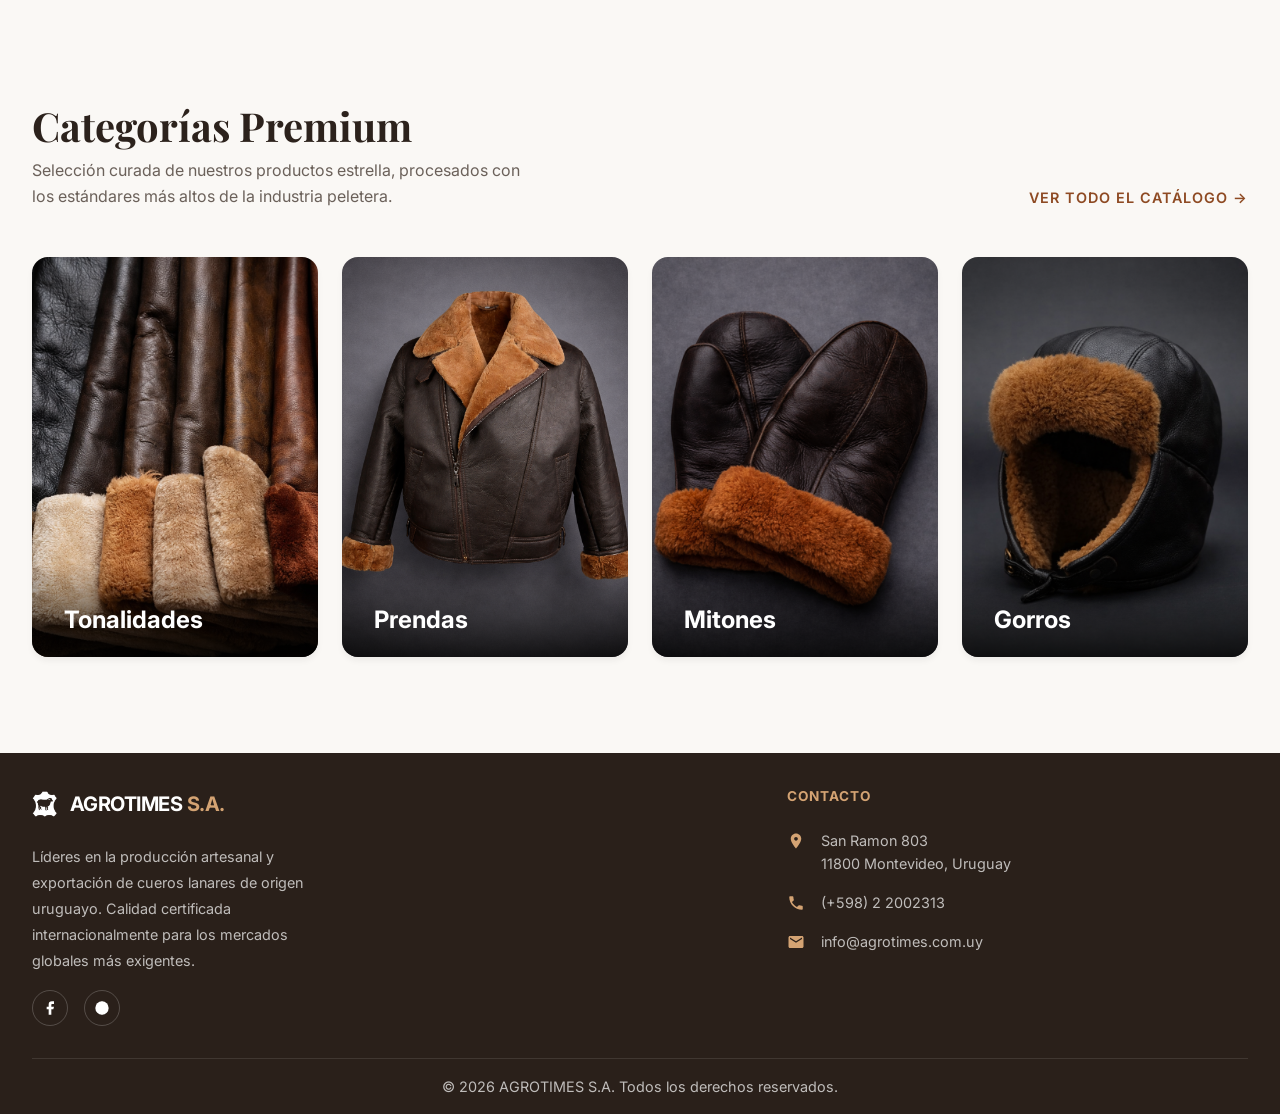
==== commit eef574c7: "cambiamos titulos de seccion cueros curtidos" ====
--- a/index.html
+++ b/index.html
@@ -4,9 +4,9 @@
 <head>
     <meta charset="UTF-8">
     <meta name="viewport" content="width=device-width, initial-scale=1.0">
-    <link rel="icon" href="assets/images/logo.png" type="image/png" media="(prefers-color-scheme: light)">
-    <link rel="icon" href="assets/images/logo_light_icon.png" type="image/png" media="(prefers-color-scheme: dark)">
-    <title>Agrotimes S.A. | Cueros y Prendas de Calidad</title>
+    <link rel="icon" href="assets/images/logoVec.png" type="image/png" media="(prefers-color-scheme: light)">
+    <link rel="icon" href="assets/images/logoVecInvertido.png" type="image/png" media="(prefers-color-scheme: dark)">
+    <title>Inicio | Agrotimes S.A.</title>
     <link rel="stylesheet" href="css/styles.css">
 </head>
 
@@ -24,7 +24,7 @@
 
             <ul class="nav-links">
                 <li><a href="index.html" class="active" data-i18n="nav_inicio">Inicio</a></li>
-                <li><a href="quienes-somos.html" data-i18n="nav_quienes">¿Quiénes Somos?</a></li>
+                <li><a href="quienes-somos.html" data-i18n="nav_quienes">Nuestra Empresa</a></li>
                 <li><a href="productos.html" data-i18n="nav_productos">Productos</a></li>
                 <li><a href="contacto.html" data-i18n="nav_contacto">Contacto</a></li>
             </ul>
@@ -148,7 +148,7 @@
                 <a href="cueros.html" class="category-card">
                     <img src="assets/images/cuerosCurtidos.png" alt="Cueros Curtidos">
                     <div class="category-overlay">
-                        <h3 data-i18n="cat_cueros">Cueros Curtidos</h3>
+                        <h3 data-i18n="cat_cueros">Tonalidades</h3>
                     </div>
                 </a>
 
--- a/css/styles.css
+++ b/css/styles.css
@@ -492,6 +492,184 @@
     transition: transform 0.5s ease;
 }
 
+/* Gallery section used in cueros.html for full‑width variants image */
+.cueros-gallery {
+    margin: 2rem 0;
+    text-align: center;
+    position: relative;
+    --current-tone-h: 2.5rem;
+}
+.cueros-gallery h2 {
+    font-size: 2rem;
+    margin-bottom: 1.5rem;
+    color: var(--text-color);
+}
+.cueros-gallery .gallery-image-wrapper {
+    display: inline-block;
+    width: 100%;
+    max-width: 800px;
+    margin-top: var(--current-tone-h);
+}
+.cueros-gallery img {
+    width: 100%;
+    border-radius: 1rem;
+    box-shadow: var(--shadow-md);
+    border: 1px solid rgba(44, 34, 28, 0.05);
+}
+
+/* tonalidad overlay */
+.cueros-gallery .gallery-image-wrapper {
+    position: relative;
+}
+.cueros-gallery .tone-overlay {
+    position: absolute;
+    top: 0;
+    left: 0;
+    right: 0;
+    bottom: 0;
+    pointer-events: none; /* allow image clicks if needed */
+}
+.cueros-gallery .tone {
+    position: absolute;
+    top: 0;
+    bottom: 0;
+    width: calc(100%/11);
+    cursor: pointer;
+    pointer-events: auto; /* enable hover */
+}
+.cueros-gallery .tone:hover {
+    /* removed overlay color per user request */
+    background: transparent;
+}
+.cueros-gallery .tone::after {
+    content: attr(data-name);
+    position: absolute;
+    top: 100%;
+    left: 50%;
+    transform: translateX(-50%) translateY(0.25rem);
+    background: var(--text-color);
+    color: var(--white);
+    padding: 0.25rem 0.5rem;
+    font-size: 0.85rem;
+    white-space: nowrap;
+    opacity: 0;
+    transition: opacity 0.2s;
+    pointer-events: none;
+    border-radius: 0.25rem;
+}
+.cueros-gallery .tone:hover::after {
+    opacity: 1;
+}
+
+/* color-dot buttons under the gallery */
+.cueros-gallery .tone-buttons {
+    display: flex;
+    justify-content: center;
+    flex-wrap: wrap;
+    gap: 1rem;
+    margin-top: 1.5rem;
+}
+.cueros-gallery .tone-btn {
+    width: 2rem;
+    height: 2rem;
+    border-radius: 50%;
+    cursor: pointer;
+    position: relative;
+    transition: var(--transition);
+    border: 2px solid transparent;
+}
+.cueros-gallery .tone-btn:hover,
+.cueros-gallery .tone-btn.active {
+    border-color: var(--primary-color);
+    transform: scale(1.1);
+}
+.cueros-gallery .tone-btn::after {
+    content: attr(data-name);
+    position: absolute;
+    top: -1.5rem;
+    left: 50%;
+    transform: translateX(-50%);
+    background: var(--text-color);
+    color: var(--white);
+    padding: 0.2rem 0.4rem;
+    font-size: 0.75rem;
+    opacity: 0;
+    white-space: nowrap;
+    transition: opacity 0.2s;
+}
+.cueros-gallery .tone-btn:hover::after {
+    opacity: 1;
+}
+
+.current-tone {
+    position: absolute;
+    top: 0;
+    left: 0;
+    right: 0;
+    height: var(--current-tone-h);
+    display: flex;
+    align-items: center;
+    justify-content: center;
+    pointer-events: none;
+    z-index: 6;
+    margin: 0;
+    font-size: 1.25rem;
+    font-weight: 600;
+    color: var(--primary-color);
+}
+
+/* taller workshop section - full width */
+.workshop-section {
+    padding: 6rem 0;
+    background-color: #f5ede5;
+    margin-top: 4rem;
+}
+
+.workshop-grid {
+    display: grid;
+    grid-template-columns: 1fr 1.3fr;
+    gap: 4rem;
+    align-items: center;
+}
+
+.workshop-content h2 {
+    font-size: clamp(2rem, 4vw, 2.8rem);
+    margin-bottom: 1.5rem;
+    line-height: 1.2;
+    font-weight: 700;
+}
+
+.workshop-content p {
+    color: rgba(44, 34, 28, 0.7);
+    font-size: 1rem;
+    line-height: 1.7;
+}
+
+.workshop-image-wrapper {
+    position: relative;
+    border-radius: 1.5rem;
+    overflow: hidden;
+    box-shadow: var(--shadow-lg);
+    aspect-ratio: 16/10;
+    border: 1px solid rgba(44, 34, 28, 0.05);
+}
+
+.workshop-image-wrapper img {
+    width: 100%;
+    height: 100%;
+    object-fit: cover;
+}
+
+@media(max-width: 768px) {
+    .workshop-grid {
+        grid-template-columns: 1fr;
+    }
+    
+    .workshop-section {
+        padding: 4rem 0;
+    }
+}
+
 .floating-quote {
     position: absolute;
     bottom: -1.5rem;
@@ -680,6 +858,32 @@
     height: 100%;
     object-fit: cover;
     mix-blend-mode: multiply;
+    transition: opacity 0.5s ease-in-out, transform 0.5s ease;
+}
+
+.product-image .primary-image {
+    position: relative;
+    z-index: 1;
+}
+
+.product-image .hover-image {
+    position: absolute;
+    top: 0;
+    left: 0;
+    width: 100%;
+    height: 100%;
+    z-index: 2;
+    opacity: 0;
+}
+
+.product-item:hover .primary-image {
+    opacity: 0;
+    transform: scale(1.05);
+}
+
+.product-item:hover .hover-image {
+    opacity: 1;
+    transform: scale(1.05);
 }
 
 .like-btn {
@@ -715,7 +919,7 @@
 footer {
     background-color: var(--footer-bg);
     color: rgba(255, 255, 255, 0.7);
-    padding: 5rem 0 2rem;
+    padding: 2.2rem 0 1rem;
     font-size: 0.9rem;
 }
 
@@ -723,7 +927,7 @@
     display: grid;
     grid-template-columns: 1.5fr 1fr;
     gap: 4rem;
-    margin-bottom: 4rem;
+    margin-bottom: 2rem;
 }
 
 /* Language Switcher Button */
@@ -760,7 +964,7 @@
 }
 
 .footer-desc {
-    margin-bottom: 2rem;
+    margin-bottom: 1rem;
     max-width: 300px;
     line-height: 1.8;
 }
@@ -855,7 +1059,7 @@
 }
 
 .footer-bottom {
-    padding-top: 2rem;
+    padding-top: 1rem;
     border-top: 1px solid rgba(255, 255, 255, 0.1);
     display: flex;
     justify-content: center;
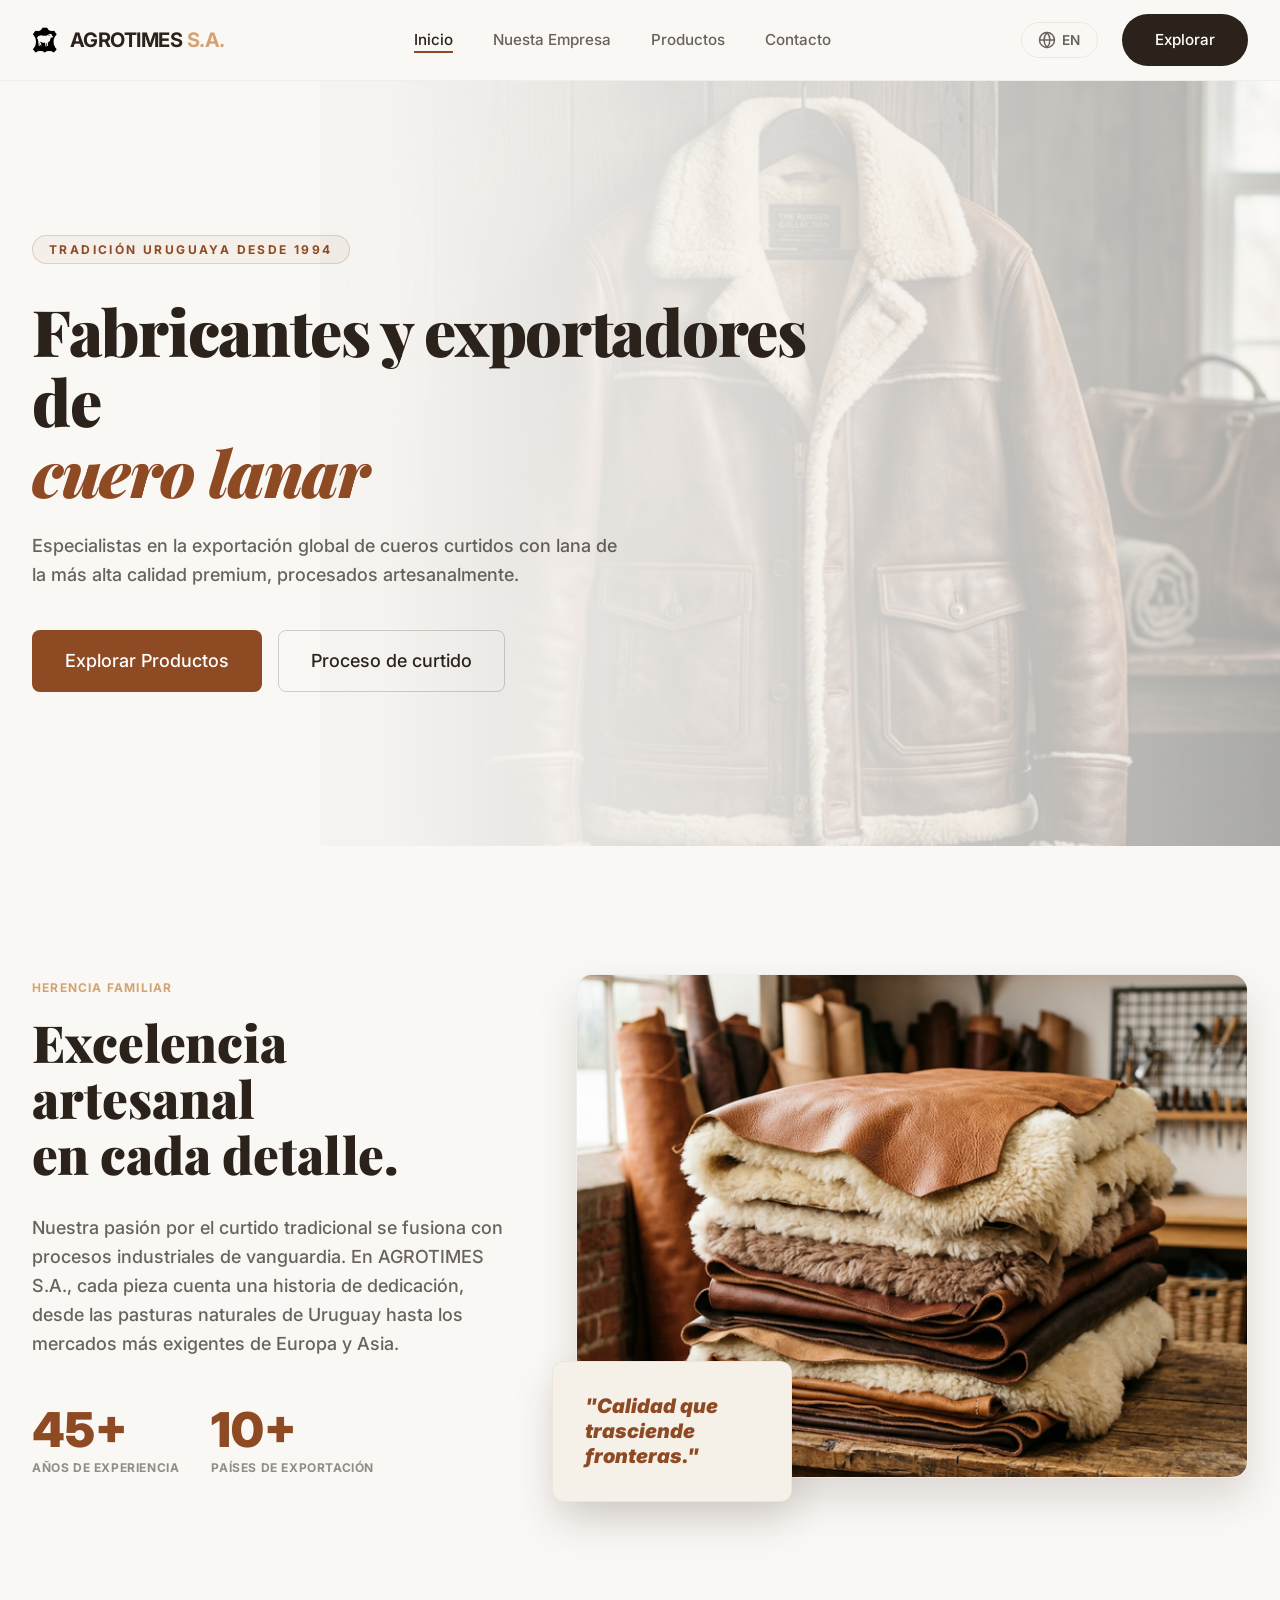
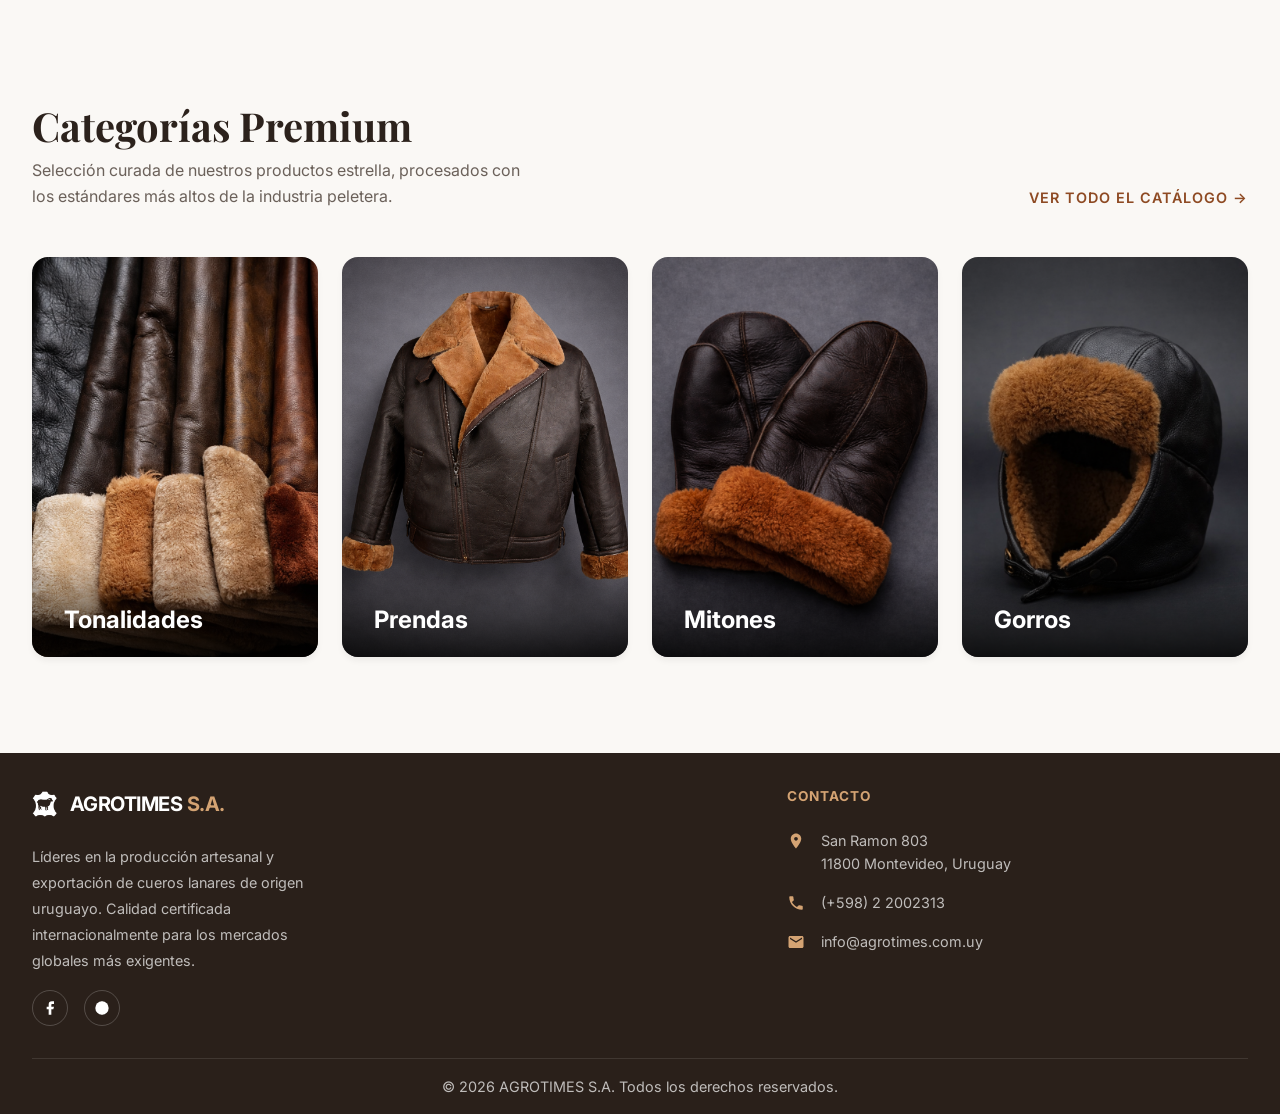
==== commit aaaf28fd: "sacamos parrafo puerto libre" ====
--- a/index.html
+++ b/index.html
@@ -89,8 +89,8 @@
                     <a href="productos.html" class="btn btn-primary-alt btn-large"
                         data-i18n="hero_btn_explorar">Explorar Productos</a>
                     <a href="cueros.html" class="btn btn-outline btn-large"
-                        style="border-width: 1px; border-color: rgba(44,34,28,0.2);" data-i18n="hero_btn_catalogo">Ver
-                        Catálogo</a>
+                        style="border-width: 1px; border-color: rgba(44,34,28,0.2);"
+                        data-i18n="hero_btn_catalogo">Proceso de curtido</a>
                 </div>
             </div>
         </div>
--- a/css/styles.css
+++ b/css/styles.css
@@ -494,22 +494,25 @@
 
 /* Gallery section used in cueros.html for full‑width variants image */
 .cueros-gallery {
-    margin: 2rem 0;
+    margin: 0 0 4rem;
     text-align: center;
     position: relative;
     --current-tone-h: 2.5rem;
 }
+
 .cueros-gallery h2 {
     font-size: 2rem;
     margin-bottom: 1.5rem;
     color: var(--text-color);
 }
+
 .cueros-gallery .gallery-image-wrapper {
     display: inline-block;
     width: 100%;
-    max-width: 800px;
+    max-width: 1280px;
     margin-top: var(--current-tone-h);
 }
+
 .cueros-gallery img {
     width: 100%;
     border-radius: 1rem;
@@ -521,26 +524,31 @@
 .cueros-gallery .gallery-image-wrapper {
     position: relative;
 }
+
 .cueros-gallery .tone-overlay {
     position: absolute;
     top: 0;
     left: 0;
     right: 0;
     bottom: 0;
-    pointer-events: none; /* allow image clicks if needed */
-}
+    pointer-events: none;
+    /* allow image clicks if needed */
+}
+
 .cueros-gallery .tone {
     position: absolute;
     top: 0;
     bottom: 0;
-    width: calc(100%/11);
     cursor: pointer;
-    pointer-events: auto; /* enable hover */
-}
+    pointer-events: auto;
+    /* enable hover */
+}
+
 .cueros-gallery .tone:hover {
     /* removed overlay color per user request */
     background: transparent;
 }
+
 .cueros-gallery .tone::after {
     content: attr(data-name);
     position: absolute;
@@ -557,6 +565,7 @@
     pointer-events: none;
     border-radius: 0.25rem;
 }
+
 .cueros-gallery .tone:hover::after {
     opacity: 1;
 }
@@ -569,6 +578,7 @@
     gap: 1rem;
     margin-top: 1.5rem;
 }
+
 .cueros-gallery .tone-btn {
     width: 2rem;
     height: 2rem;
@@ -578,11 +588,13 @@
     transition: var(--transition);
     border: 2px solid transparent;
 }
+
 .cueros-gallery .tone-btn:hover,
 .cueros-gallery .tone-btn.active {
     border-color: var(--primary-color);
     transform: scale(1.1);
 }
+
 .cueros-gallery .tone-btn::after {
     content: attr(data-name);
     position: absolute;
@@ -597,6 +609,7 @@
     white-space: nowrap;
     transition: opacity 0.2s;
 }
+
 .cueros-gallery .tone-btn:hover::after {
     opacity: 1;
 }
@@ -618,11 +631,22 @@
     color: var(--primary-color);
 }
 
+.page-header-cueros {
+    text-align: center;
+}
+
+.page-header-cueros h1 {
+    font-size: clamp(2rem, 4vw, 2.8rem);
+    margin-bottom: 1.5rem;
+    line-height: 1.2;
+    font-weight: 700;
+}
+
 /* taller workshop section - full width */
 .workshop-section {
-    padding: 6rem 0;
-    background-color: #f5ede5;
-    margin-top: 4rem;
+    padding: 2rem 0 2rem 0;
+    background-color: var(--bg-color);
+    margin-top: 2rem;
 }
 
 .workshop-grid {
@@ -649,7 +673,6 @@
     position: relative;
     border-radius: 1.5rem;
     overflow: hidden;
-    box-shadow: var(--shadow-lg);
     aspect-ratio: 16/10;
     border: 1px solid rgba(44, 34, 28, 0.05);
 }
@@ -658,13 +681,81 @@
     width: 100%;
     height: 100%;
     object-fit: cover;
+}
+
+/* Workshop card specific styles to match prototype */
+.processes-subtitle {
+    text-transform: uppercase;
+    letter-spacing: 0.35em;
+    color: var(--secondary-color);
+    font-weight: 700;
+    font-size: 0.78rem;
+    margin-bottom: 0.75rem;
+}
+
+.workshop-title {
+    font-family: var(--font-heading);
+    font-size: clamp(2.2rem, 4vw, 3.2rem);
+    margin: 0 0 1rem 0;
+    line-height: 1.05;
+    color: var(--text-color);
+}
+
+.workshop-lead {
+    color: rgba(44, 34, 28, 0.7);
+    font-size: 1.05rem;
+    margin-bottom: 2rem;
+    font-weight: 500;
+}
+
+.process-list {
+    display: flex;
+    gap: 2.5rem;
+    align-items: flex-start;
+    margin-top: 1.5rem;
+}
+
+.process-item {
+    display: flex;
+    gap: 1rem;
+    align-items: center;
+}
+
+.process-icon {
+    width: 48px;
+    height: 48px;
+    border-radius: 50%;
+    display: flex;
+    align-items: center;
+    justify-content: center;
+    background: rgba(142, 74, 35, 0.06);
+    color: var(--primary-color);
+    border: 1px solid rgba(142, 74, 35, 0.08);
+}
+
+.process-title {
+    font-weight: 800;
+    color: var(--text-color);
+    font-size: 0.95rem;
+}
+
+.process-desc {
+    color: var(--gray-text);
+    font-size: 0.85rem;
+}
+
+@media (max-width: 880px) {
+    .process-list {
+        flex-direction: column;
+        gap: 1rem;
+    }
 }
 
 @media(max-width: 768px) {
     .workshop-grid {
         grid-template-columns: 1fr;
     }
-    
+
     .workshop-section {
         padding: 4rem 0;
     }
@@ -1383,4 +1474,119 @@
     .modal-overlay {
         padding: 1rem;
     }
+}
+
+/* Timeline Section */
+.timeline-section {
+    padding: 2rem 0 2rem 0;
+    background-color: var(--bg-color);
+    position: relative;
+}
+
+.timeline-container {
+    max-width: 900px;
+    margin: 0 auto;
+    position: relative;
+    padding: 2rem 0;
+}
+
+.timeline-line {
+    position: absolute;
+    left: 50%;
+    top: 0;
+    bottom: 0;
+    width: 1px;
+    background-color: rgba(142, 74, 35, 0.2);
+    transform: translateX(-50%);
+}
+
+.timeline-item {
+    display: flex;
+    justify-content: space-between;
+    align-items: center;
+    margin-bottom: 5rem;
+    position: relative;
+    z-index: 1;
+}
+
+.timeline-item:last-child {
+    margin-bottom: 0;
+}
+
+.timeline-item.left {
+    flex-direction: row;
+}
+
+.timeline-item.right {
+    flex-direction: row-reverse;
+}
+
+.timeline-content {
+    width: 45%;
+    padding: 0 2rem;
+}
+
+.timeline-item.left .timeline-content {
+    text-align: right;
+}
+
+.timeline-item.right .timeline-content {
+    text-align: left;
+}
+
+.timeline-icon {
+    width: 40px;
+    height: 40px;
+    background-color: var(--primary-color);
+    color: var(--white);
+    border-radius: 50%;
+    display: flex;
+    align-items: center;
+    justify-content: center;
+    position: absolute;
+    left: 50%;
+    transform: translateX(-50%);
+    box-shadow: 0 0 0 8px var(--bg-color), 0 4px 10px rgba(142, 74, 35, 0.2);
+    z-index: 2;
+}
+
+.timeline-title {
+    font-family: var(--font-heading);
+    font-size: 1.5rem;
+    color: var(--text-color);
+    margin-bottom: 0.5rem;
+    font-weight: 700;
+}
+
+.timeline-desc {
+    font-size: 0.95rem;
+    color: var(--gray-text);
+    line-height: 1.6;
+}
+
+@media (max-width: 768px) {
+    .timeline-line {
+        left: 24px;
+        transform: none;
+    }
+
+    .timeline-item,
+    .timeline-item.left,
+    .timeline-item.right {
+        flex-direction: row;
+        justify-content: flex-start;
+        margin-bottom: 3rem;
+    }
+
+    .timeline-icon {
+        left: 24px;
+        transform: translateX(-50%);
+    }
+
+    .timeline-content {
+        width: calc(100% - 60px);
+        padding-left: 1.5rem;
+        padding-right: 0;
+        text-align: left !important;
+    }
 }
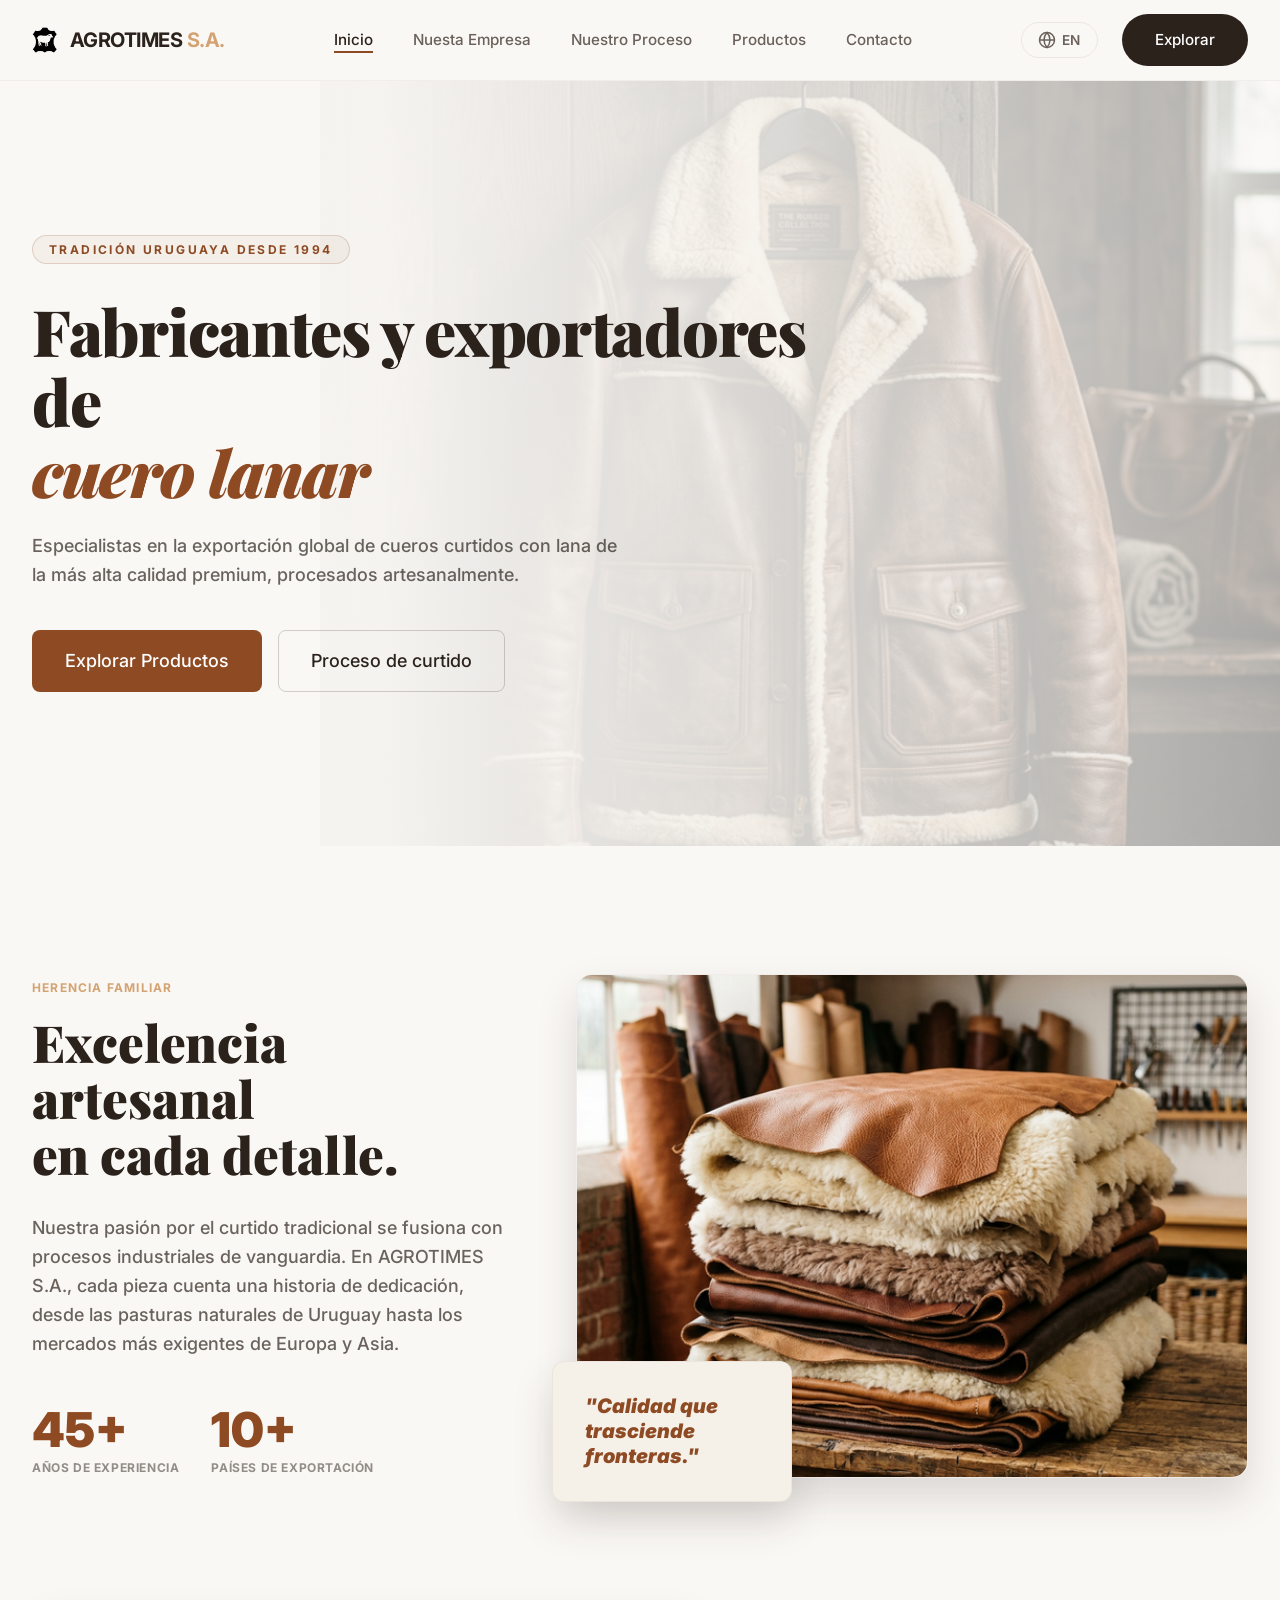
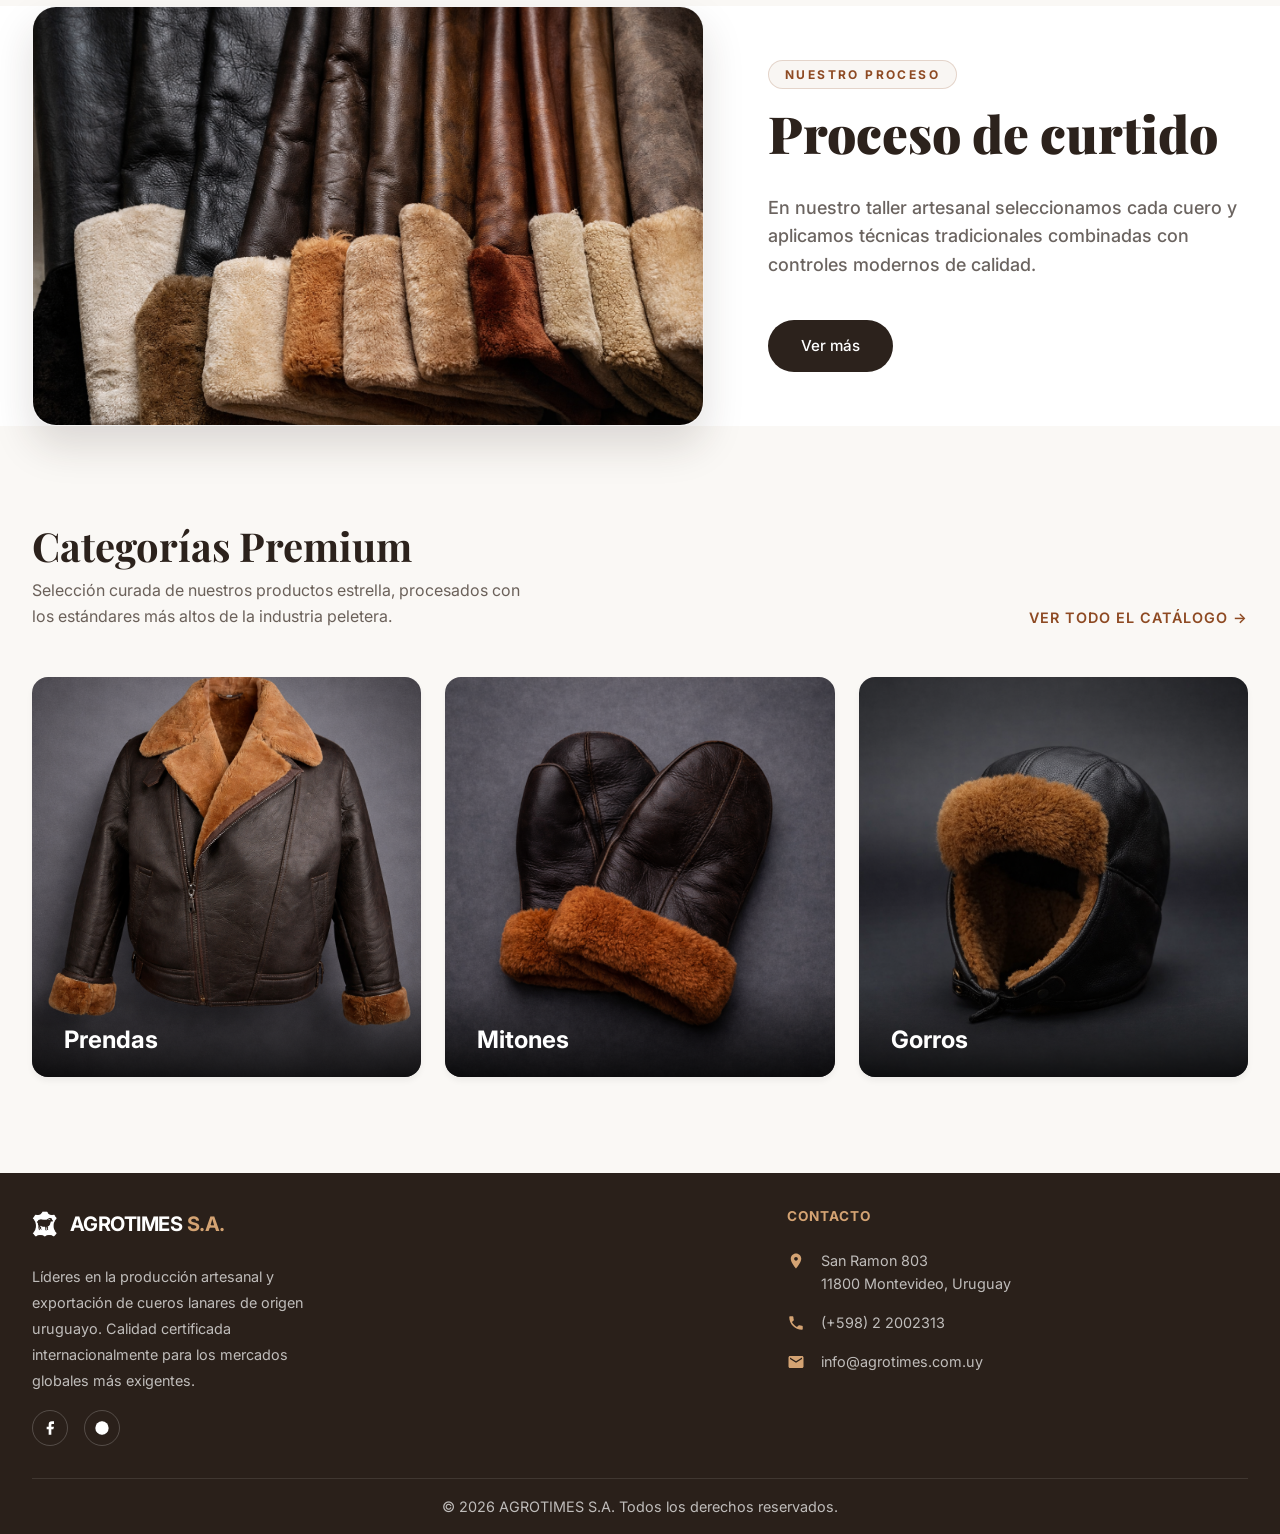
==== commit 0606e1f0: "seccion nuestro proceso" ====
--- a/index.html
+++ b/index.html
@@ -25,6 +25,7 @@
             <ul class="nav-links">
                 <li><a href="index.html" class="active" data-i18n="nav_inicio">Inicio</a></li>
                 <li><a href="quienes-somos.html" data-i18n="nav_quienes">Nuestra Empresa</a></li>
+                <li><a href="cueros.html" data-i18n="nav_proceso">Nuestro Proceso</a></li>
                 <li><a href="productos.html" data-i18n="nav_productos">Productos</a></li>
                 <li><a href="contacto.html" data-i18n="nav_contacto">Contacto</a></li>
             </ul>
@@ -55,6 +56,7 @@
             <ul class="mobile-nav-links">
                 <li><a href="index.html" class="active" data-i18n="nav_inicio">Inicio</a></li>
                 <li><a href="quienes-somos.html" data-i18n="nav_quienes">¿Quiénes Somos?</a></li>
+                <li><a href="cueros.html" data-i18n="nav_proceso">Nuestro Proceso</a></li>
                 <li><a href="productos.html" data-i18n="nav_productos">Productos</a></li>
                 <li><a href="contacto.html" data-i18n="nav_contacto">Contacto</a></li>
             </ul>
@@ -130,6 +132,21 @@
         </div>
     </section>
 
+    <!-- Nuestro Proceso Section -->
+    <section class="process-preview-section">
+        <div class="container process-preview-grid">
+            <div class="process-preview-image">
+                <img src="assets/images/cuerosCurtidos.png" alt="Proceso de Curtido">
+            </div>
+            <div class="process-preview-content">
+                <div class="badge" data-i18n="nav_proceso">NUESTRO PROCESO</div>
+                <h2 data-i18n="hero_btn_catalogo">Proceso de curtido</h2>
+                <p data-i18n="cueros_taller_desc">En nuestro taller artesanal seleccionamos cada cuero y aplicamos técnicas tradicionales combinadas con controles modernos de calidad.</p>
+                <a href="cueros.html" class="btn btn-primary" data-i18n="btn_ver_mas">Ver más &rarr;</a>
+            </div>
+        </div>
+    </section>
+
     <!-- Categorias Premium Section -->
     <section class="categories-section">
         <div class="container">
@@ -143,15 +160,7 @@
                 <a href="productos.html" class="link-arrow" data-i18n="cat_link">Ver todo el catálogo &rarr;</a>
             </div>
 
-            <div class="categories-grid">
-                <!-- Cueros Curtidos -->
-                <a href="cueros.html" class="category-card">
-                    <img src="assets/images/cuerosCurtidos.png" alt="Cueros Curtidos">
-                    <div class="category-overlay">
-                        <h3 data-i18n="cat_cueros">Tonalidades</h3>
-                    </div>
-                </a>
-
+            <div class="categories-grid" style="grid-template-columns: repeat(auto-fit, minmax(280px, 1fr));">
                 <!-- Prendas -->
                 <a href="productos.html?categoria=prendas" class="category-card">
                     <img src="assets/images/prendaMenu.png" alt="Prendas">
--- a/css/styles.css
+++ b/css/styles.css
@@ -783,6 +783,75 @@
     line-height: 1.25;
 }
 
+/* Nuestro Proceso Section (Landing Preview) - Aligned with Heritage */
+.process-preview-section {
+    padding: srem 0;
+    background-color: var(--white);
+}
+
+.process-preview-grid {
+    display: grid;
+    grid-template-columns: 7fr 5fr;
+    gap: 4rem;
+    align-items: center;
+}
+
+.process-preview-image {
+    position: relative;
+    border-radius: 1.5rem;
+    overflow: hidden;
+    box-shadow: var(--shadow-lg);
+    aspect-ratio: 16/10;
+    border: 1px solid rgba(44, 34, 28, 0.05);
+}
+
+.process-preview-image img {
+    width: 100%;
+    height: 100%;
+    object-fit: cover;
+}
+
+.process-preview-content {
+    display: flex;
+    flex-direction: column;
+    justify-content: center;
+    align-items: flex-start;
+}
+
+.process-preview-content .badge {
+    margin-bottom: 1rem;
+}
+
+.process-preview-content h2 {
+    font-size: clamp(2.5rem, 4vw, 3.5rem);
+    margin-bottom: 2rem;
+    line-height: 1.1;
+    font-weight: 900;
+}
+
+.process-preview-content p {
+    color: rgba(44, 34, 28, 0.7);
+    font-size: 1.125rem;
+    margin-bottom: 2.5rem;
+    font-weight: 500;
+}
+
+@media (max-width: 991px) {
+    .process-preview-grid {
+        grid-template-columns: 1fr;
+        gap: 3rem;
+    }
+
+    .process-preview-image {
+        order: -1;
+    }
+
+    .process-preview-content {
+        align-items: center;
+        text-align: center;
+    }
+}
+
 /* Categorias Premium */
 .categories-section {
     padding: 6rem 0;
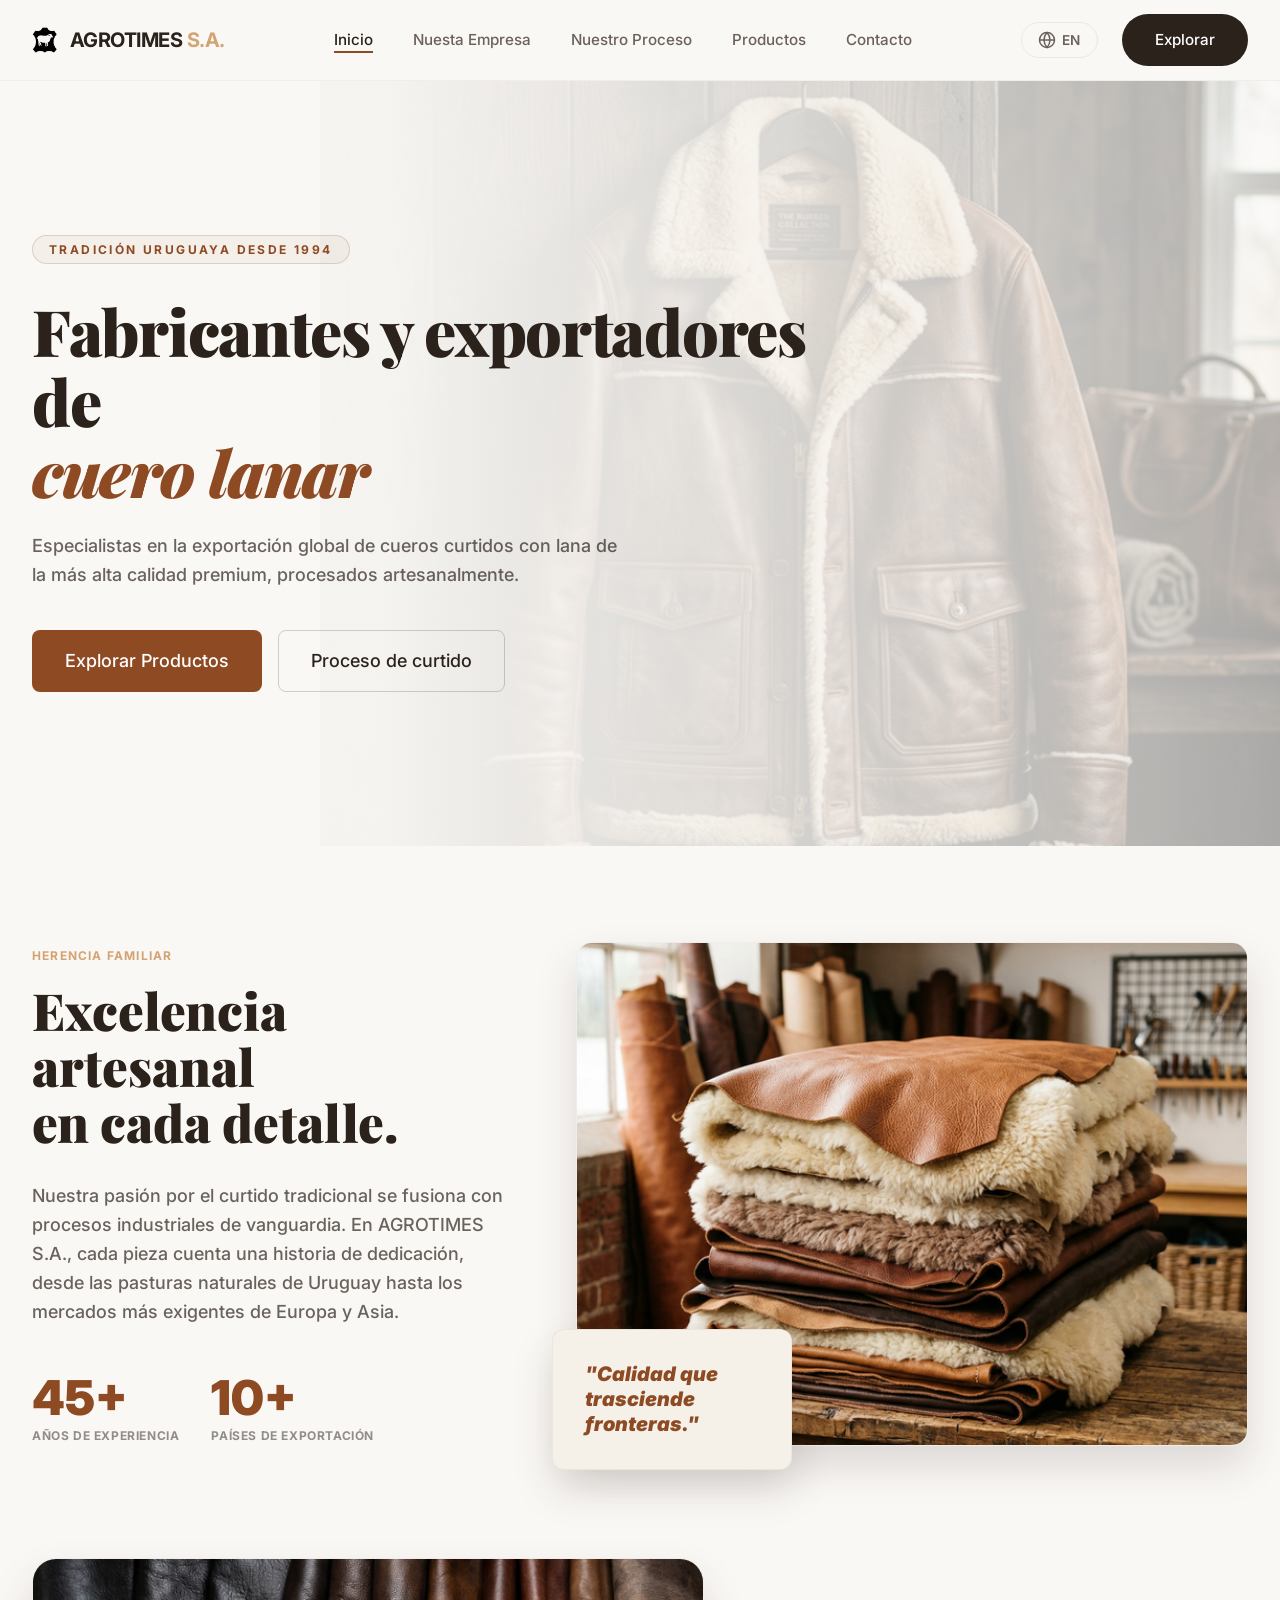
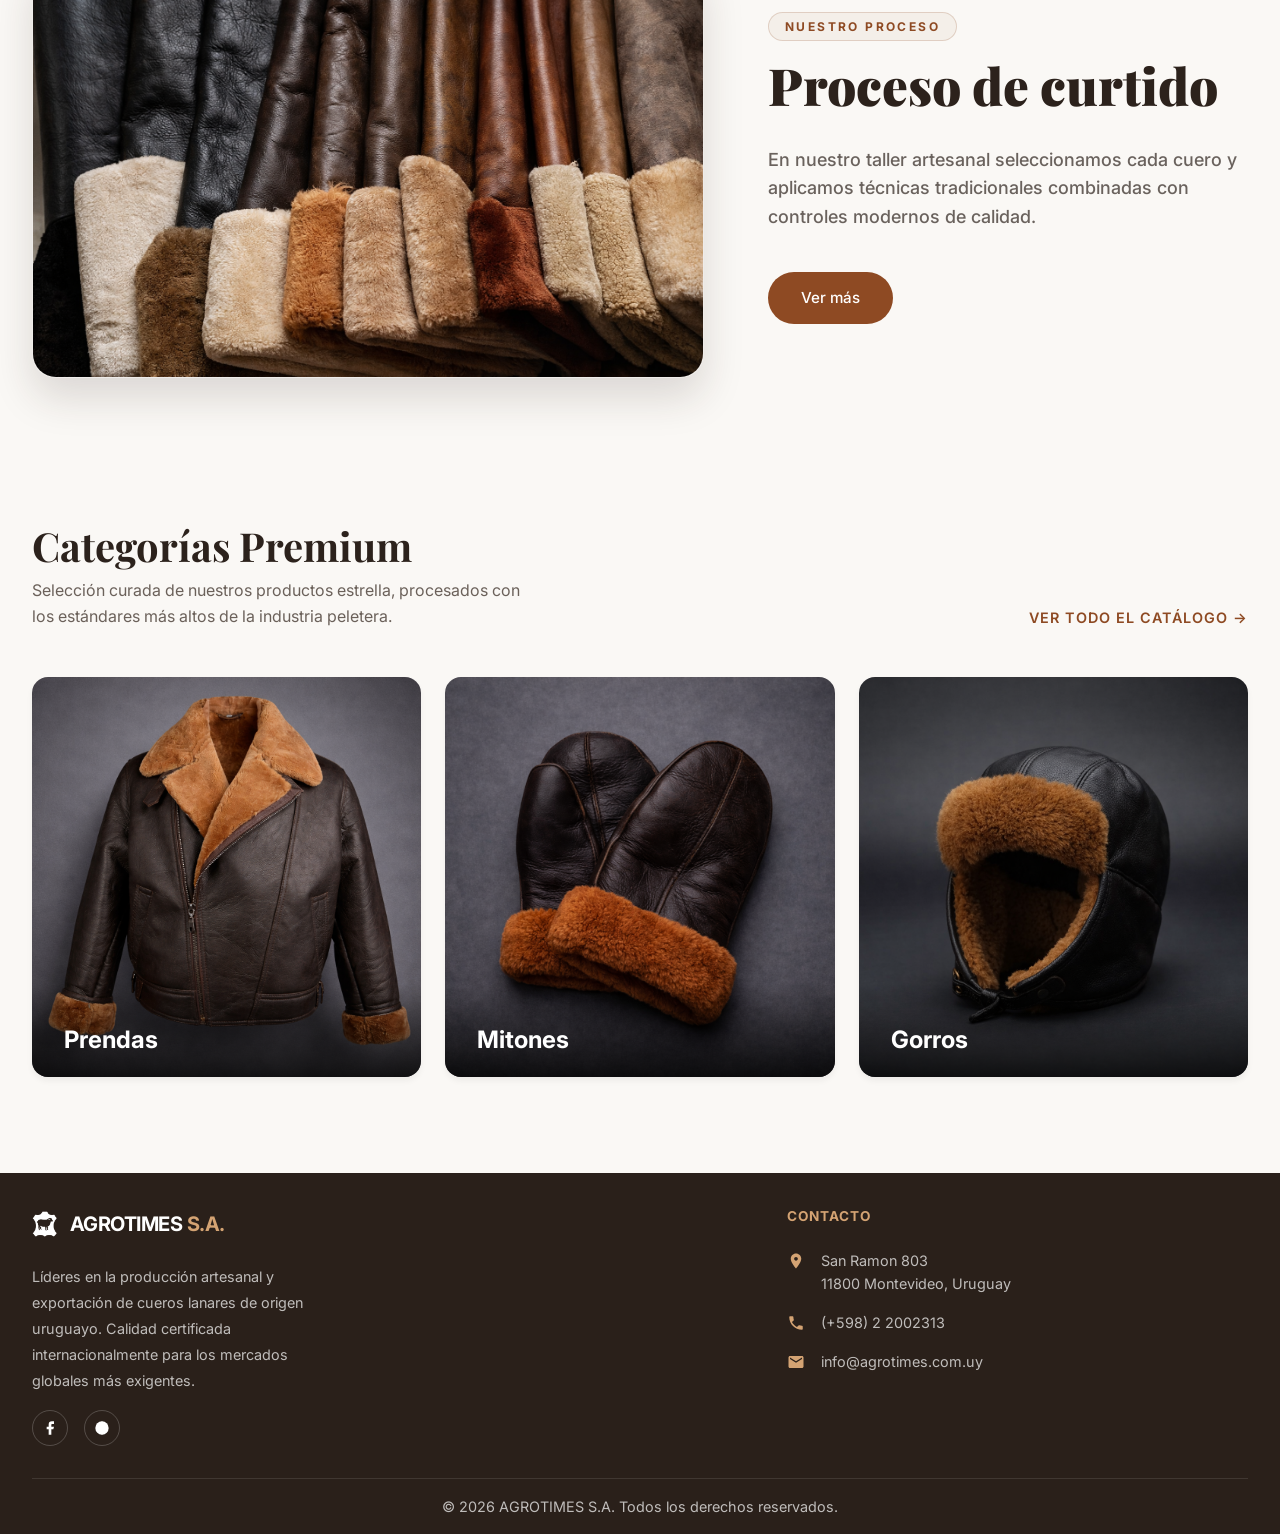
==== commit d6a4927c: "arreglamos estetica landing" ====
--- a/index.html
+++ b/index.html
@@ -111,7 +111,7 @@
 
                 <div class="heritage-stats">
                     <div class="stat-item">
-                        <h3 data-i18n="heritage_stat1_val">45+</h3>
+                        <h3 data-i18n="heritage_stat1_val">30+</h3>
                         <p data-i18n="heritage_stat1_label">AÑOS DE EXPERIENCIA</p>
                     </div>
                     <div class="stat-item">
@@ -141,8 +141,9 @@
             <div class="process-preview-content">
                 <div class="badge" data-i18n="nav_proceso">NUESTRO PROCESO</div>
                 <h2 data-i18n="hero_btn_catalogo">Proceso de curtido</h2>
-                <p data-i18n="cueros_taller_desc">En nuestro taller artesanal seleccionamos cada cuero y aplicamos técnicas tradicionales combinadas con controles modernos de calidad.</p>
-                <a href="cueros.html" class="btn btn-primary" data-i18n="btn_ver_mas">Ver más &rarr;</a>
+                <p data-i18n="cueros_taller_desc">En nuestro taller artesanal seleccionamos cada cuero y aplicamos
+                    técnicas tradicionales combinadas con controles modernos de calidad.</p>
+                <a href="cueros.html" class="btn btn-primary-alt" data-i18n="btn_ver_mas">Ver más &rarr;</a>
             </div>
         </div>
     </section>
--- a/css/styles.css
+++ b/css/styles.css
@@ -414,7 +414,7 @@
 
 /* Herencia Familiar Section */
 .heritage-section {
-    padding: 8rem 0;
+    padding: 6rem 0 4rem;
     background-color: var(--bg-color);
 }
 
@@ -785,8 +785,8 @@
 
 /* Nuestro Proceso Section (Landing Preview) - Aligned with Heritage */
 .process-preview-section {
-    padding: srem 0;
-    background-color: var(--white);
+    padding: 3rem 0;
+    background-color: var(--bg-color);
 }
 
 .process-preview-grid {
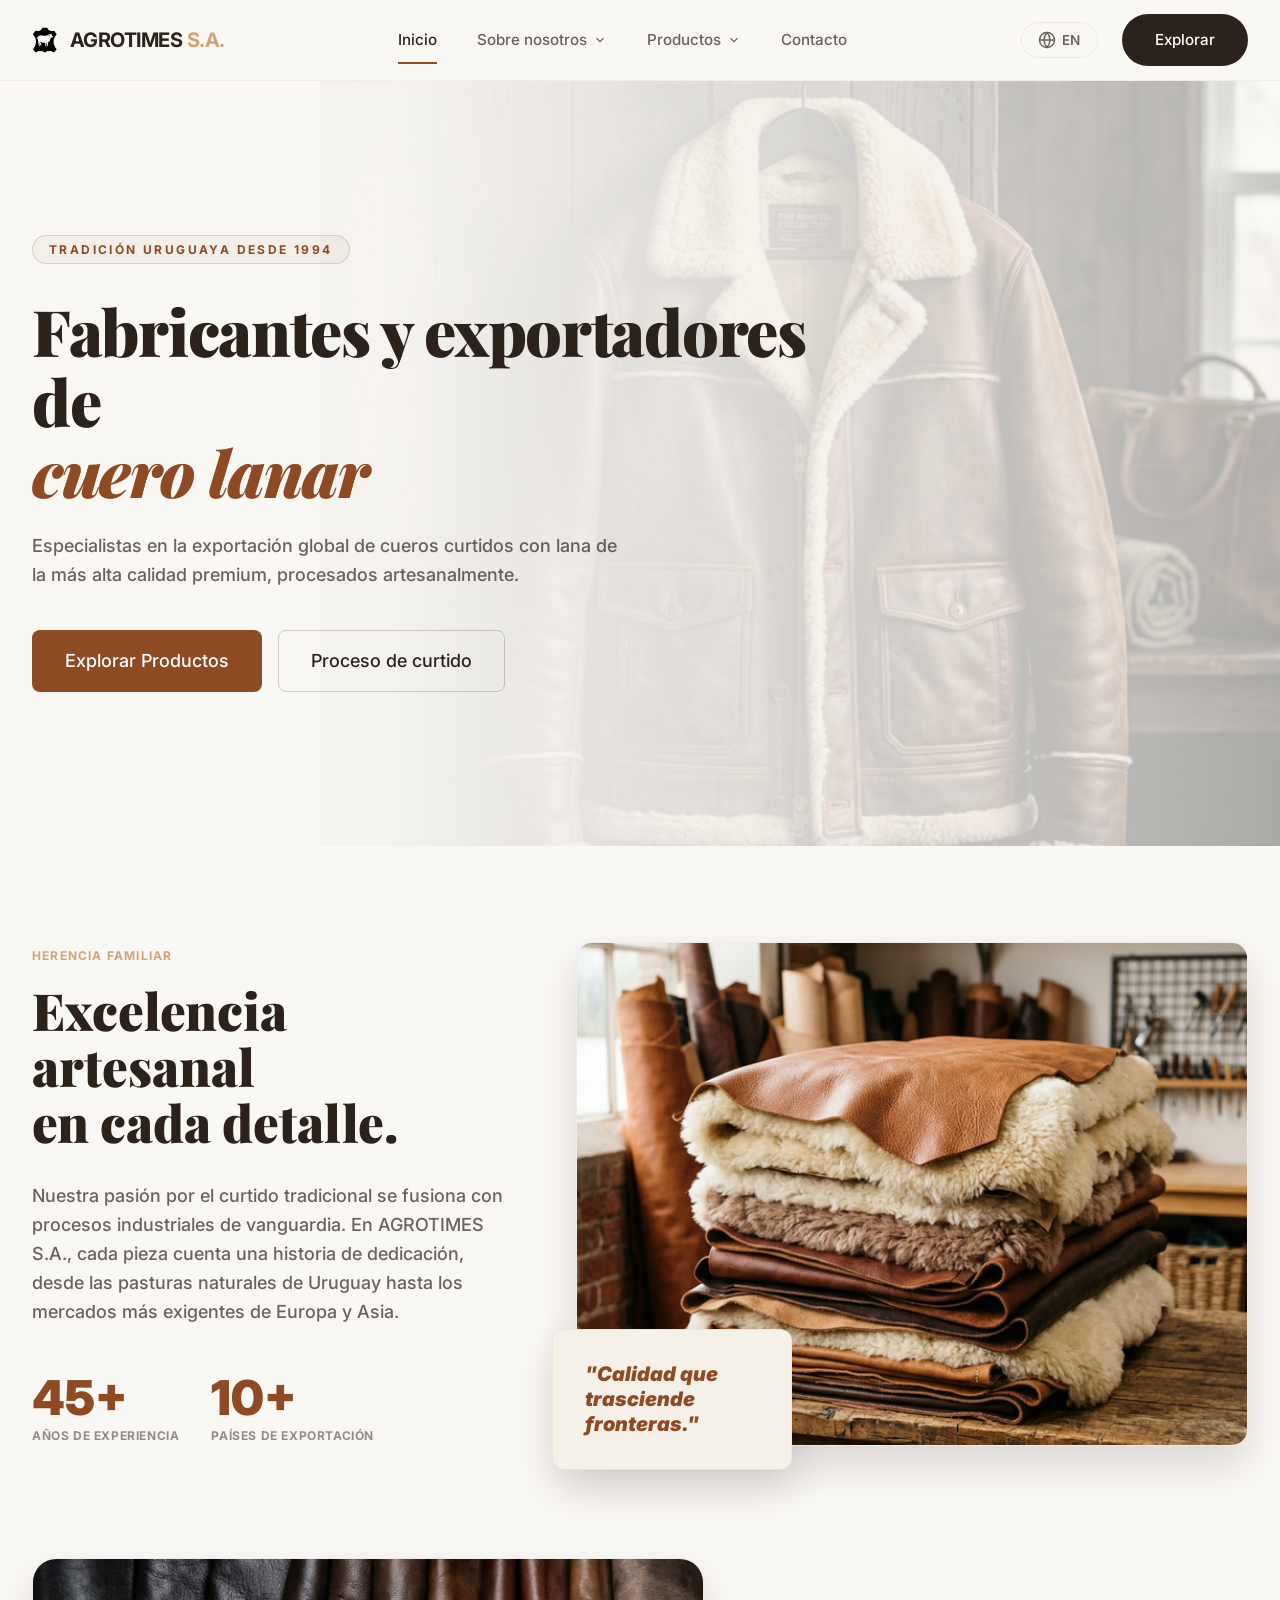
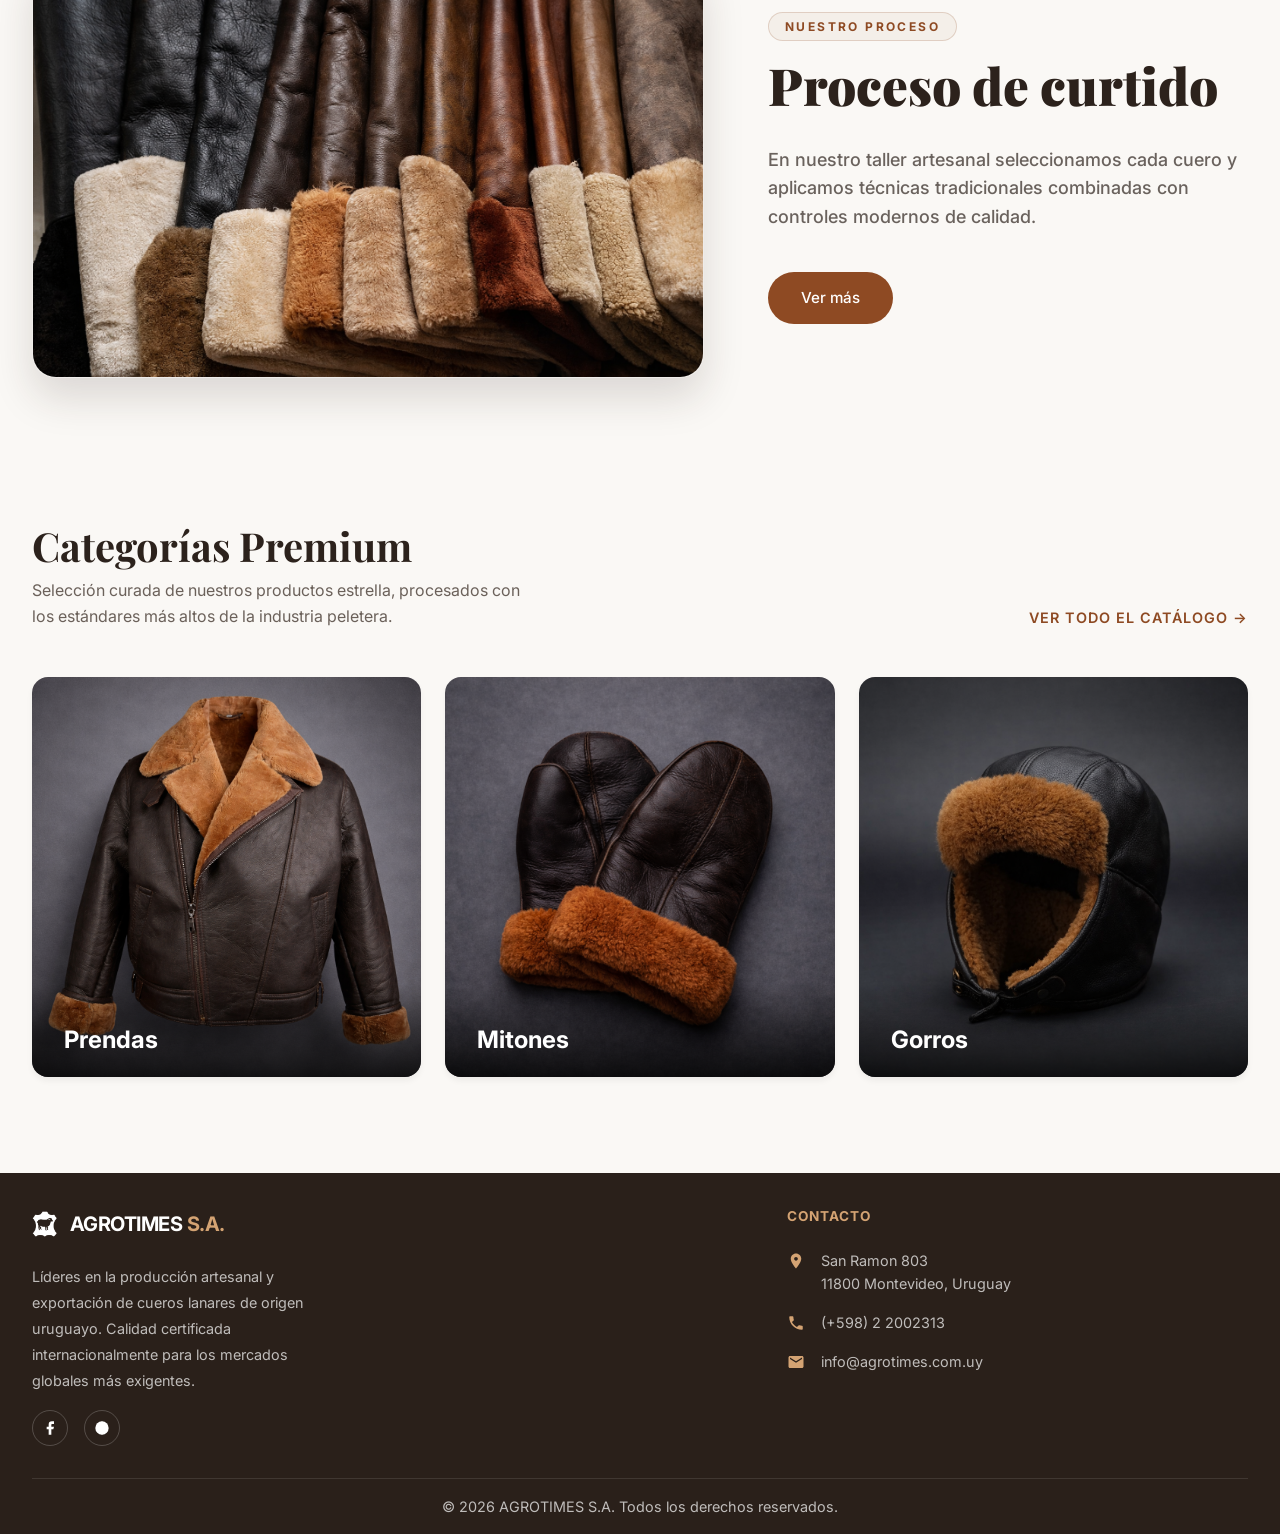
==== commit 65e8062c: "agregamos remanentes" ====
--- a/index.html
+++ b/index.html
@@ -24,9 +24,79 @@
 
             <ul class="nav-links">
                 <li><a href="index.html" class="active" data-i18n="nav_inicio">Inicio</a></li>
-                <li><a href="quienes-somos.html" data-i18n="nav_quienes">Nuestra Empresa</a></li>
-                <li><a href="cueros.html" data-i18n="nav_proceso">Nuestro Proceso</a></li>
-                <li><a href="productos.html" data-i18n="nav_productos">Productos</a></li>
+                <li class="dropdown">
+                    <a href="#">
+                        <span data-i18n="nav_sobre_nosotros">Sobre nosotros</span>
+                        <svg class="dropdown-icon" viewBox="0 0 24 24" fill="none" stroke="currentColor" stroke-width="2">
+                            <polyline points="6 9 12 15 18 9"></polyline>
+                        </svg>
+                    </a>
+                    <ul class="dropdown-menu">
+                        <li>
+                            <a href="quienes-somos.html">
+                                <div class="dropdown-item-icon">
+                                    <svg width="20" height="20" viewBox="0 0 24 24" fill="none" stroke="currentColor" stroke-width="2">
+                                        <path d="M17 21v-2a4 4 0 0 0-4-4H5a4 4 0 0 0-4 4v2"/><circle cx="9" cy="7" r="4"/><path d="M23 21v-2a4 4 0 0 0-3-3.87"/><path d="M16 3.13a4 4 0 0 1 0 7.75"/>
+                                    </svg>
+                                </div>
+                                <div class="dropdown-item-content">
+                                    <span class="dropdown-item-title" data-i18n="nav_quienes">Nuestra Empresa</span>
+                                    <span class="dropdown-item-desc" data-i18n="nav_quienes_desc">Nuestra historia y compromiso con la excelencia.</span>
+                                </div>
+                            </a>
+                        </li>
+                        <li>
+                            <a href="cueros.html">
+                                <div class="dropdown-item-icon">
+                                    <svg width="20" height="20" viewBox="0 0 24 24" fill="none" stroke="currentColor" stroke-width="2">
+                                        <path d="M14 2H6a2 2 0 0 0-2 2v16a2 2 0 0 0 2 2h12a2 2 0 0 0 2-2V8z"/><polyline points="14 2 14 8 20 8"/><line x1="16" y1="13" x2="8" y2="13"/><line x1="16" y1="17" x2="8" y2="17"/><polyline points="10 9 9 9 8 9"/>
+                                    </svg>
+                                </div>
+                                <div class="dropdown-item-content">
+                                    <span class="dropdown-item-title" data-i18n="nav_proceso">Nuestro Proceso</span>
+                                    <span class="dropdown-item-desc" data-i18n="nav_proceso_desc">Conozca nuestro arte del curtido tradicional.</span>
+                                </div>
+                            </a>
+                        </li>
+                    </ul>
+                </li>
+                <li class="dropdown">
+                    <a href="productos.html">
+                        <span data-i18n="nav_productos">Productos</span>
+                        <svg class="dropdown-icon" viewBox="0 0 24 24" fill="none" stroke="currentColor" stroke-width="2">
+                            <polyline points="6 9 12 15 18 9"></polyline>
+                        </svg>
+                    </a>
+                    <ul class="dropdown-menu">
+                        <li>
+                            <a href="productos.html">
+                                <div class="dropdown-item-icon">
+                                    <svg width="20" height="20" viewBox="0 0 24 24" fill="none" stroke="currentColor" stroke-width="2">
+                                        <path d="M6 2L3 6v14a2 2 0 0 0 2 2h14a2 2 0 0 0 2-2V6l-3-4Z"/><path d="M3 6h18"/><path d="M16 10a4 4 0 0 1-8 0"/>
+                                    </svg>
+                                </div>
+                                <div class="dropdown-item-content">
+                                    <span class="dropdown-item-title" data-i18n="nav_catalogo">Catálogo</span>
+                                    <span class="dropdown-item-desc" data-i18n="nav_catalogo_desc">Descubra nuestra colección premium de prendas y accesorios.</span>
+                                </div>
+                            </a>
+                        </li>
+                        <li>
+                            <a href="zero-waste.html">
+                                <div class="dropdown-item-icon">
+                                    <svg width="20" height="20" viewBox="0 0 24 24" fill="none" stroke="currentColor" stroke-width="2">
+                                        <path d="M21 16V8a2 2 0 0 0-1-1.73l-7-4a2 2 0 0 0-2 0l-7 4A2 2 0 0 0 3 8v8a2 2 0 0 0 1 1.73l7 4a2 2 0 0 0 2 0l7-4A2 2 0 0 0 21 16z"/>
+                                        <polyline points="3.29 7 12 12 20.71 7"/><line x1="12" y1="22" x2="12" y2="12"/>
+                                    </svg>
+                                </div>
+                                <div class="dropdown-item-content">
+                                    <span class="dropdown-item-title" data-i18n="nav_remanentes">Remanentes</span>
+                                    <span class="dropdown-item-desc" data-i18n="nav_remanentes_desc">Aproveche materiales de alta calidad en lotes exclusivos.</span>
+                                </div>
+                            </a>
+                        </li>
+                    </ul>
+                </li>
                 <li><a href="contacto.html" data-i18n="nav_contacto">Contacto</a></li>
             </ul>
 
--- a/css/styles.css
+++ b/css/styles.css
@@ -197,6 +197,109 @@
     font-weight: 500;
     color: var(--gray-text);
     position: relative;
+    padding: 0.5rem 0;
+    display: flex;
+    align-items: center;
+    gap: 0.4rem;
+}
+
+/* Dropdown Menu Styles */
+.nav-links li.dropdown {
+    position: relative;
+}
+
+.nav-links .dropdown-menu {
+    position: absolute;
+    top: 100%;
+    left: 50%;
+    transform: translateX(-50%) translateY(10px);
+    background: var(--white);
+    min-width: 280px;
+    padding: 0.75rem;
+    border-radius: 12px;
+    box-shadow: var(--shadow-lg);
+    opacity: 0;
+    visibility: hidden;
+    transition: var(--transition);
+    border: 1px solid rgba(44, 34, 28, 0.08);
+    z-index: 1000;
+    display: flex;
+    flex-direction: column;
+    gap: 0.25rem;
+}
+
+.nav-links li.dropdown:hover .dropdown-menu {
+    opacity: 1;
+    visibility: visible;
+    transform: translateX(-50%) translateY(0);
+}
+
+.dropdown-menu li {
+    width: 100%;
+}
+
+.dropdown-menu a {
+    display: flex !important;
+    align-items: flex-start !important;
+    gap: 1rem !important;
+    padding: 1rem !important;
+    border-radius: 8px !important;
+    transition: var(--transition) !important;
+    text-align: left !important;
+}
+
+.dropdown-menu a:hover {
+    background-color: rgba(142, 74, 35, 0.05) !important;
+}
+
+.dropdown-menu a::after {
+    display: none !important;
+}
+
+.dropdown-item-icon {
+    flex-shrink: 0;
+    width: 24px;
+    height: 24px;
+    display: flex;
+    align-items: center;
+    justify-content: center;
+    color: var(--primary-color);
+}
+
+.dropdown-item-icon svg {
+    width: 22px;
+    height: 22px;
+}
+
+.dropdown-item-content {
+    display: flex;
+    flex-direction: column;
+    gap: 0.15rem;
+}
+
+.dropdown-item-title {
+    font-family: var(--font-heading);
+    font-weight: 700;
+    font-size: 1rem;
+    color: var(--text-color);
+    line-height: 1.2;
+}
+
+.dropdown-item-desc {
+    font-size: 0.8rem;
+    color: var(--gray-text);
+    line-height: 1.4;
+    font-weight: 400;
+}
+
+.dropdown-icon {
+    width: 14px;
+    height: 14px;
+    transition: transform 0.3s ease;
+}
+
+li.dropdown:hover .dropdown-icon {
+    transform: rotate(180deg);
 }
 
 /* Hamburger Menu Toggle */
